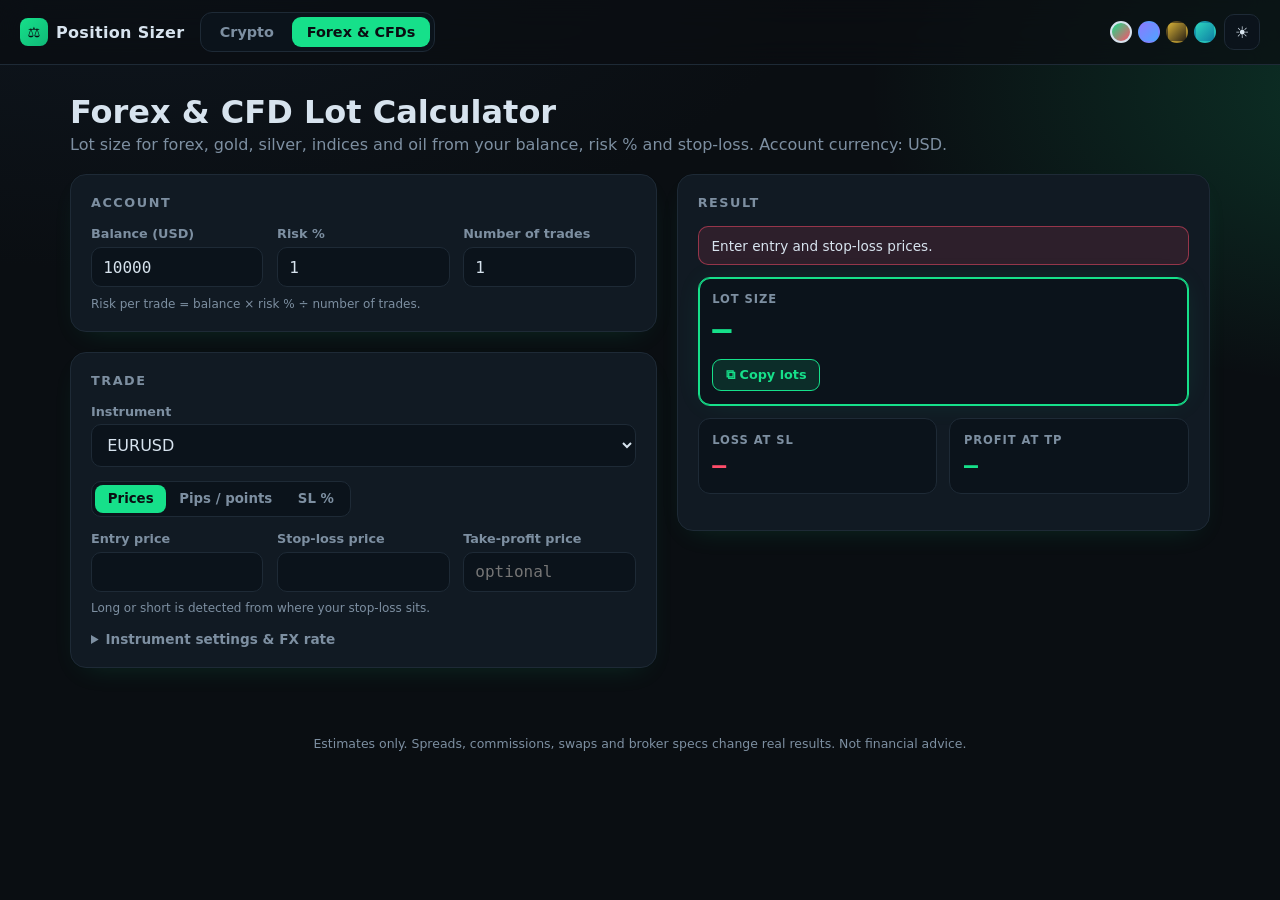
==== forex.html @ 28de57a4 "Remove leverage/margin from forex; replace Copy results with copy qty, $ position and lots Co-Author" ====
<!DOCTYPE html>
<html lang="en">
<head>
<meta charset="UTF-8">
<meta name="viewport" content="width=device-width, initial-scale=1">
<title>Forex, Gold, Indices &amp; Oil Lot Size Calculator</title>
<meta name="description" content="Lot size calculator for forex, gold, silver, indices and oil with risk % and stop-loss.">
<meta name="theme-color" content="#0a0e12">
<link rel="manifest" href="manifest.json">
<link rel="icon" href="icons/icon.svg" type="image/svg+xml">
<link rel="stylesheet" href="css/styles.css?v=9">
<script src="js/common.js?v=9"></script>
</head>
<body>
<nav class="nav">
  <div class="brand"><span class="logo">⚖</span> Position Sizer</div>
  <div class="tabs"><a href="index.html">Crypto</a><a href="forex.html" class="active">Forex &amp; CFDs</a></div>
  <div class="theme-ctl">
    <div class="swatches">
      <button class="swatch" data-t="terminal" title="Terminal"></button>
      <button class="swatch" data-t="glass" title="Glass"></button>
      <button class="swatch" data-t="gold" title="Gold"></button>
      <button class="swatch" data-t="ocean" title="Ocean"></button>
    </div>
    <button class="icon-btn" id="modeBtn" aria-label="Toggle dark/light mode"></button>
  </div>
</nav>

<main>
  <div class="page-head">
    <h1>Forex &amp; CFD Lot Calculator</h1>
    <p>Lot size for forex, gold, silver, indices and oil from your balance, risk % and stop-loss. Account currency: USD.</p>
  </div>
  <div class="grid">
    <section>
      <div class="card">
        <h2>Account</h2>
        <div class="fields">
          <label>Balance (USD)<input id="capital" type="number" min="0" step="any" value="10000" data-save></label>
          <label>Risk %<input id="risk" type="number" min="0" step="any" value="1" data-save></label>
          <label>Number of trades<input id="trades" type="number" min="1" step="1" value="1" data-save></label>
        </div>
        <p class="hint">Risk per trade = balance × risk % ÷ number of trades.</p>
      </div>
      <div class="card">
        <h2>Trade</h2>
        <label style="margin-bottom:.9rem">Instrument<select id="sym" data-save></select></label>
        <div class="seg" id="modeSeg"><button data-m="price" class="on">Prices</button><button data-m="pips">Pips / points</button><button data-m="pct">SL %</button></div>
        <div class="seg" id="dirSeg" hidden><button data-d="long" class="on">Buy / Long</button><button data-d="short">Sell / Short</button></div>
        <div class="fields">
          <label>Entry price<input id="entry" type="number" min="0" step="any" data-save></label>
          <label class="pm-price">Stop-loss price<input id="sl" type="number" min="0" step="any" data-save></label>
          <label class="pm-pct" hidden>Stop-loss % from entry<input id="slPct" type="number" min="0" step="any" placeholder="e.g. 0.5" data-save></label>
          <label class="pm-tp">Take-profit price<input id="tp" type="number" min="0" step="any" placeholder="optional" data-save></label>
          <label class="pm-pips" hidden><span>Stop-loss (<span class="unit">pips</span>)</span><input id="slPips" type="number" min="0" step="any" data-save></label>
          <label class="pm-pips" hidden><span>Take-profit (<span class="unit">pips</span>)</span><input id="tpPips" type="number" min="0" step="any" placeholder="optional" data-save></label>
        </div>
        <p class="hint" id="modeHint"></p>
        <details style="margin-top:1rem">
          <summary>Instrument settings &amp; FX rate</summary>
          <div class="fields">
            <label>Contract size / lot<input id="cs" type="number" min="0" step="any"></label>
            <label><span>Pip / point size</span><input id="pip" type="number" min="0" step="any"></label>
            <label>Lot step<input id="step" type="number" min="0" step="any"></label>
            <label><span>1 <span id="qccy">USD</span> in USD</span><input id="rate" type="number" min="0" step="any" placeholder="auto"></label>
          </div>
          <p class="hint" id="rateInfo"></p>
          <button class="btn" id="resetSpec" style="margin-top:.6rem">Reset this symbol to defaults</button>
          <button class="btn" id="refreshRates" style="margin-top:.6rem">Refresh live rates</button>
          <p class="hint">Contract sizes vary by broker (e.g. some use 100 barrels for oil or 10 per index lot). Check yours and edit here; changes are saved per symbol.</p>
        </details>
      </div>
    </section>

    <section>
      <div class="card">
        <h2>Result <span id="dir"></span></h2>
        <div id="alerts"></div>
        <div class="hero">
          <div class="stat main"><div class="k">Lot size</div><div class="v" id="lots">—</div><div class="s" id="lotsSub"></div>
            <div class="copy-row"><button class="copy-chip" id="copyLots" type="button">⧉ Copy lots</button></div></div>
          <div class="stat"><div class="k">Loss at SL</div><div class="v down" id="loss">—</div><div class="s" id="lossSub"></div></div>
          <div class="stat"><div class="k">Profit at TP</div><div class="v up" id="profit">—</div><div class="s" id="rr"></div></div>
        </div>
      </div>
    </section>
  </div>
</main>
<footer>Estimates only. Spreads, commissions, swaps and broker specs change real results. Not financial advice.</footer>
<script src="js/instruments.js?v=9"></script>
<script src="js/rates.js?v=9"></script>
<script src="js/forex.js?v=9"></script>
</body>
</html>
---- css/styles.css ----
/* ===== Theme tokens: [data-theme] x [data-mode] ===== */
:root {
  --radius: 16px;
  --font: "Inter", system-ui, -apple-system, "Segoe UI", Roboto, sans-serif;
  --mono: "JetBrains Mono", ui-monospace, "Cascadia Code", Consolas, monospace;
}

/* Terminal */
[data-theme="terminal"][data-mode="dark"] {
  --bg: #0a0e12; --bg2: #0f1720; --card: #111a23; --card-border: #1e2a36;
  --text: #d7e3ee; --muted: #7d8fa1; --accent: #16e08a; --accent2: #0fb877;
  --up: #16e08a; --down: #ff4d6a; --input: #0b131b; --glow: rgba(22, 224, 138, .18);
}
[data-theme="terminal"][data-mode="light"] {
  --bg: #f3f6f8; --bg2: #e7edf1; --card: #ffffff; --card-border: #d9e2e9;
  --text: #0f1b24; --muted: #5a6b7a; --accent: #0a9e5f; --accent2: #08824e;
  --up: #0a9e5f; --down: #d6264a; --input: #f7fafb; --glow: rgba(10, 158, 95, .12);
}
/* Glass */
[data-theme="glass"][data-mode="dark"] {
  --bg: #0d0b1f; --bg2: #1c1040; --card: rgba(255,255,255,.06); --card-border: rgba(255,255,255,.12);
  --text: #ece9ff; --muted: #a39dc9; --accent: #8b7bff; --accent2: #4fa3ff;
  --up: #4ee6b0; --down: #ff6b8b; --input: rgba(255,255,255,.05); --glow: rgba(139, 123, 255, .25);
}
[data-theme="glass"][data-mode="light"] {
  --bg: #eef0ff; --bg2: #dfe6ff; --card: rgba(255,255,255,.65); --card-border: rgba(110,100,220,.18);
  --text: #1d1846; --muted: #625c95; --accent: #6a56f0; --accent2: #2f7fe0;
  --up: #0f9e74; --down: #d63a5e; --input: rgba(255,255,255,.8); --glow: rgba(106, 86, 240, .15);
}
/* Gold */
[data-theme="gold"][data-mode="dark"] {
  --bg: #0b0a08; --bg2: #17140e; --card: #15130f; --card-border: #2e281b;
  --text: #f1e9d6; --muted: #a8997a; --accent: #d4af37; --accent2: #b8932a;
  --up: #7fd18b; --down: #e5695a; --input: #0f0d0a; --glow: rgba(212, 175, 55, .18);
}
[data-theme="gold"][data-mode="light"] {
  --bg: #faf6ec; --bg2: #f1e9d4; --card: #fffdf7; --card-border: #e6dcc3;
  --text: #2a2215; --muted: #7a6c50; --accent: #a8841f; --accent2: #8a6c17;
  --up: #2f8a43; --down: #b6402f; --input: #fffaf0; --glow: rgba(168, 132, 31, .14);
}
/* Ocean */
[data-theme="ocean"][data-mode="dark"] {
  --bg: #061418; --bg2: #0a2128; --card: #0c1f26; --card-border: #163540;
  --text: #d9f1f4; --muted: #7fa7b0; --accent: #2dd4bf; --accent2: #22a6c9;
  --up: #2dd4bf; --down: #f8717d; --input: #08181d; --glow: rgba(45, 212, 191, .18);
}
[data-theme="ocean"][data-mode="light"] {
  --bg: #effafb; --bg2: #dcf2f5; --card: #ffffff; --card-border: #cbe6ea;
  --text: #0b2a30; --muted: #4f7880; --accent: #0d9488; --accent2: #0e7fa3;
  --up: #0d9488; --down: #d43f4d; --input: #f6fcfd; --glow: rgba(13, 148, 136, .12);
}

/* ===== Base ===== */
* { box-sizing: border-box; }
html, body { margin: 0; }
body {
  font-family: var(--font); color: var(--text); min-height: 100vh;
  background: radial-gradient(1200px 600px at 10% -10%, var(--bg2), transparent 60%),
              radial-gradient(900px 500px at 110% 10%, var(--glow), transparent 60%), var(--bg);
  background-attachment: fixed;
  transition: background .3s, color .3s;
}
a { color: var(--accent); }

/* ===== Nav ===== */
.nav {
  position: sticky; top: 0; z-index: 10; display: flex; align-items: center; gap: 1rem;
  padding: .75rem 1.25rem; backdrop-filter: blur(14px); -webkit-backdrop-filter: blur(14px);
  background: color-mix(in srgb, var(--bg) 70%, transparent); border-bottom: 1px solid var(--card-border);
  flex-wrap: wrap;
}
.brand { font-weight: 800; letter-spacing: .02em; display: flex; align-items: center; gap: .5rem; }
.brand .logo { width: 28px; height: 28px; border-radius: 8px; display: grid; place-items: center;
  background: linear-gradient(135deg, var(--accent), var(--accent2)); color: var(--bg); font-size: .9rem; }
.tabs { display: flex; gap: .25rem; background: var(--input); padding: 4px; border-radius: 12px; border: 1px solid var(--card-border); }
.tabs a { text-decoration: none; color: var(--muted); padding: .45rem .9rem; border-radius: 9px; font-weight: 600; font-size: .9rem; }
.tabs a.active { background: var(--accent); color: var(--bg); }
.theme-ctl { margin-left: auto; display: flex; gap: .5rem; align-items: center; }
.swatches { display: flex; gap: 6px; }
.swatch { width: 22px; height: 22px; border-radius: 50%; border: 2px solid transparent; cursor: pointer; padding: 0; }
.swatch.on { border-color: var(--text); }
.swatch[data-t="terminal"] { background: linear-gradient(135deg, #16e08a, #ff4d6a); }
.swatch[data-t="glass"] { background: linear-gradient(135deg, #8b7bff, #4fa3ff); }
.swatch[data-t="gold"] { background: linear-gradient(135deg, #d4af37, #2a2215); }
.swatch[data-t="ocean"] { background: linear-gradient(135deg, #2dd4bf, #0e7fa3); }
.icon-btn { background: var(--input); border: 1px solid var(--card-border); color: var(--text);
  border-radius: 10px; width: 36px; height: 36px; cursor: pointer; font-size: 1rem; }

/* ===== Layout ===== */
main { max-width: 1180px; margin: 0 auto; padding: 1.5rem 1.25rem 3rem; }
.page-head h1 { margin: .25rem 0 .25rem; font-size: clamp(1.4rem, 3vw, 2rem); }
.page-head p { margin: 0 0 1.25rem; color: var(--muted); }
.grid { display: grid; grid-template-columns: 1.1fr 1fr; gap: 1.25rem; align-items: start; }
@media (max-width: 880px) { .grid { grid-template-columns: 1fr; } .theme-ctl { margin-left: 0; } }

.card {
  background: var(--card); border: 1px solid var(--card-border); border-radius: var(--radius);
  padding: 1.25rem; margin-bottom: 1.25rem; backdrop-filter: blur(18px); -webkit-backdrop-filter: blur(18px);
  box-shadow: 0 10px 30px -15px var(--glow);
}
.card h2 { font-size: .8rem; text-transform: uppercase; letter-spacing: .12em; color: var(--muted); margin: 0 0 1rem; }
.fields { display: grid; grid-template-columns: repeat(auto-fit, minmax(150px, 1fr)); gap: .85rem; }
label { display: flex; flex-direction: column; gap: .35rem; font-size: .8rem; color: var(--muted); font-weight: 600; }
input, select {
  font: 500 1rem var(--mono); color: var(--text); background: var(--input);
  border: 1px solid var(--card-border); border-radius: 10px; padding: .6rem .7rem; width: 100%;
  transition: border-color .2s, box-shadow .2s;
}
input:focus, select:focus { outline: none; border-color: var(--accent); box-shadow: 0 0 0 3px var(--glow); }
select { font-family: var(--font); }
.hint { font-size: .75rem; color: var(--muted); margin: .6rem 0 0; }

.seg { display: inline-flex; background: var(--input); border: 1px solid var(--card-border); border-radius: 10px; padding: 3px; margin-bottom: .9rem; }
.seg button { background: none; border: 0; color: var(--muted); padding: .4rem .8rem; border-radius: 8px; font-weight: 600; cursor: pointer; font-family: var(--font); }
.seg button.on { background: var(--accent); color: var(--bg); }

/* ===== Results ===== */
.hero { display: grid; grid-template-columns: 1fr 1fr; gap: .75rem; margin-bottom: 1rem; }
.stat { background: var(--input); border: 1px solid var(--card-border); border-radius: 12px; padding: .85rem; }
.stat .k { font-size: .72rem; color: var(--muted); text-transform: uppercase; letter-spacing: .08em; font-weight: 700; }
.stat .v { font: 700 1.45rem var(--mono); margin-top: .25rem; word-break: break-all; }
.stat .s { font-size: .75rem; color: var(--muted); margin-top: .15rem; font-family: var(--mono); }
.stat.main { grid-column: 1 / -1; border-color: var(--accent); box-shadow: inset 0 0 0 1px var(--accent), 0 0 30px -10px var(--glow); }
.stat.main .v { font-size: 2rem; color: var(--accent); }
.rows { margin: 0; display: grid; grid-template-columns: 1fr auto; gap: .5rem 1rem; }
.rows dt { color: var(--muted); font-size: .88rem; }
.rows dd { margin: 0; text-align: right; font: 600 .95rem var(--mono); }
.up { color: var(--up) !important; } .down { color: var(--down) !important; }
.badge { display: inline-block; font: 700 .72rem var(--font); padding: .2rem .55rem; border-radius: 999px; letter-spacing: .06em; }
.badge.long { background: color-mix(in srgb, var(--up) 18%, transparent); color: var(--up); }
.badge.short { background: color-mix(in srgb, var(--down) 18%, transparent); color: var(--down); }

.alert { border-radius: 10px; padding: .65rem .8rem; font-size: .85rem; margin-bottom: .75rem; border: 1px solid; }
.alert.warn { border-color: color-mix(in srgb, #f5a524 50%, transparent); background: color-mix(in srgb, #f5a524 12%, transparent); }
.alert.err { border-color: color-mix(in srgb, var(--down) 50%, transparent); background: color-mix(in srgb, var(--down) 12%, transparent); }

/* Risk ladder */
.ladder { position: relative; height: 54px; margin: 1.2rem 0 .4rem; }
.ladder .bar { position: absolute; top: 20px; height: 14px; border-radius: 7px; }
.ladder .bar.loss { background: linear-gradient(90deg, var(--down), color-mix(in srgb, var(--down) 40%, transparent)); }
.ladder .bar.win { background: linear-gradient(90deg, color-mix(in srgb, var(--up) 40%, transparent), var(--up)); }
.ladder .tick { position: absolute; top: 0; transform: translateX(-50%); font: 600 .7rem var(--mono); color: var(--muted); white-space: nowrap; text-align: center; }
.ladder .tick::after { content: ""; display: block; width: 2px; height: 26px; margin: 2px auto 0; background: var(--text); border-radius: 1px; }

.btn { font: 700 .9rem var(--font); border-radius: 10px; padding: .7rem 1rem; cursor: pointer; border: 1px solid var(--card-border); background: var(--input); color: var(--text); }
.btn.primary { background: linear-gradient(135deg, var(--accent), var(--accent2)); color: var(--bg); border: 0; width: 100%; margin-top: 1rem; }
.btn:active { transform: translateY(1px); }
details summary { cursor: pointer; color: var(--muted); font-weight: 600; font-size: .85rem; }
details[open] summary { margin-bottom: .8rem; }
footer { text-align: center; color: var(--muted); font-size: .78rem; padding: 0 1rem 2rem; }
.toast { position: fixed; bottom: 1.5rem; left: 50%; transform: translateX(-50%) translateY(20px); opacity: 0;
  background: var(--accent); color: var(--bg); padding: .6rem 1rem; border-radius: 10px; font-weight: 700; transition: .25s; pointer-events: none; }
.toast.show { opacity: 1; transform: translateX(-50%); }

[hidden] { display: none !important; }

/* ===== Mobile ===== */
.mbar { display: none; }
@media (max-width: 640px) {
  .nav { position: static; padding: .6rem .9rem; gap: .6rem; }
  .theme-ctl { margin-left: auto; }
  .tabs { order: 3; width: 100%; }
  .tabs a { flex: 1; text-align: center; }
  main { padding: 1rem .9rem 6rem; }
  .card { padding: 1rem; }
  .fields { grid-template-columns: 1fr 1fr; gap: .7rem; }
  .page-head p { font-size: .9rem; }
  .stat .v { font-size: 1.15rem; }
  .stat.main .v { font-size: 1.7rem; }
  .rows dt { font-size: .82rem; }
  .rows dd { font-size: .88rem; }
  .mbar {
    display: flex; position: fixed; left: .75rem; right: .75rem; bottom: .75rem; z-index: 20;
    align-items: center; justify-content: space-between; gap: .75rem; padding: .7rem 1rem;
    border-radius: 14px; border: 1px solid var(--accent); background: color-mix(in srgb, var(--card) 85%, var(--bg));
    backdrop-filter: blur(14px); -webkit-backdrop-filter: blur(14px); box-shadow: 0 10px 30px -10px var(--glow);
    color: var(--text); font-family: var(--font); cursor: pointer; text-align: left;
  }
  .mbar .k { font-size: .68rem; color: var(--muted); text-transform: uppercase; letter-spacing: .08em; font-weight: 700; }
  .mbar .v { font: 700 1.15rem var(--mono); color: var(--accent); }
  .mbar .v2 { font: 600 .85rem var(--mono); text-align: right; }
  .mbar.hide { opacity: 0; pointer-events: none; }
}

/* Leverage table */
.levtable { width: 100%; border-collapse: collapse; font-family: var(--mono); }
.levtable th { text-align: left; font: 700 .7rem var(--font); color: var(--muted); text-transform: uppercase; letter-spacing: .08em; padding: 0 .6rem .4rem; }
.levtable td { padding: .55rem .6rem; border-top: 1px solid var(--card-border); font-weight: 600; }
.levtable td:nth-child(2) { text-align: right; }
.levtable th:nth-child(2) { text-align: right; }
.levtable td:last-child { text-align: right; font: 600 .72rem var(--font); color: var(--muted); }
.levtable tr.min td { color: var(--accent); background: color-mix(in srgb, var(--accent) 8%, transparent); }
.levtable tr.min td:first-child { border-radius: 8px 0 0 8px; } .levtable tr.min td:last-child { border-radius: 0 8px 8px 0; color: var(--accent); }
.levtable tr.liq td { color: var(--down); }

/* Copy chips inside the main result */
.copy-row { display: flex; gap: .5rem; flex-wrap: wrap; margin-top: .7rem; }
.copy-chip { font: 700 .8rem var(--font); padding: .45rem .8rem; border-radius: 9px; cursor: pointer;
  border: 1px solid var(--accent); background: color-mix(in srgb, var(--accent) 12%, transparent); color: var(--accent); }
.copy-chip:hover { background: var(--accent); color: var(--bg); }
.copy-chip:active { transform: translateY(1px); }
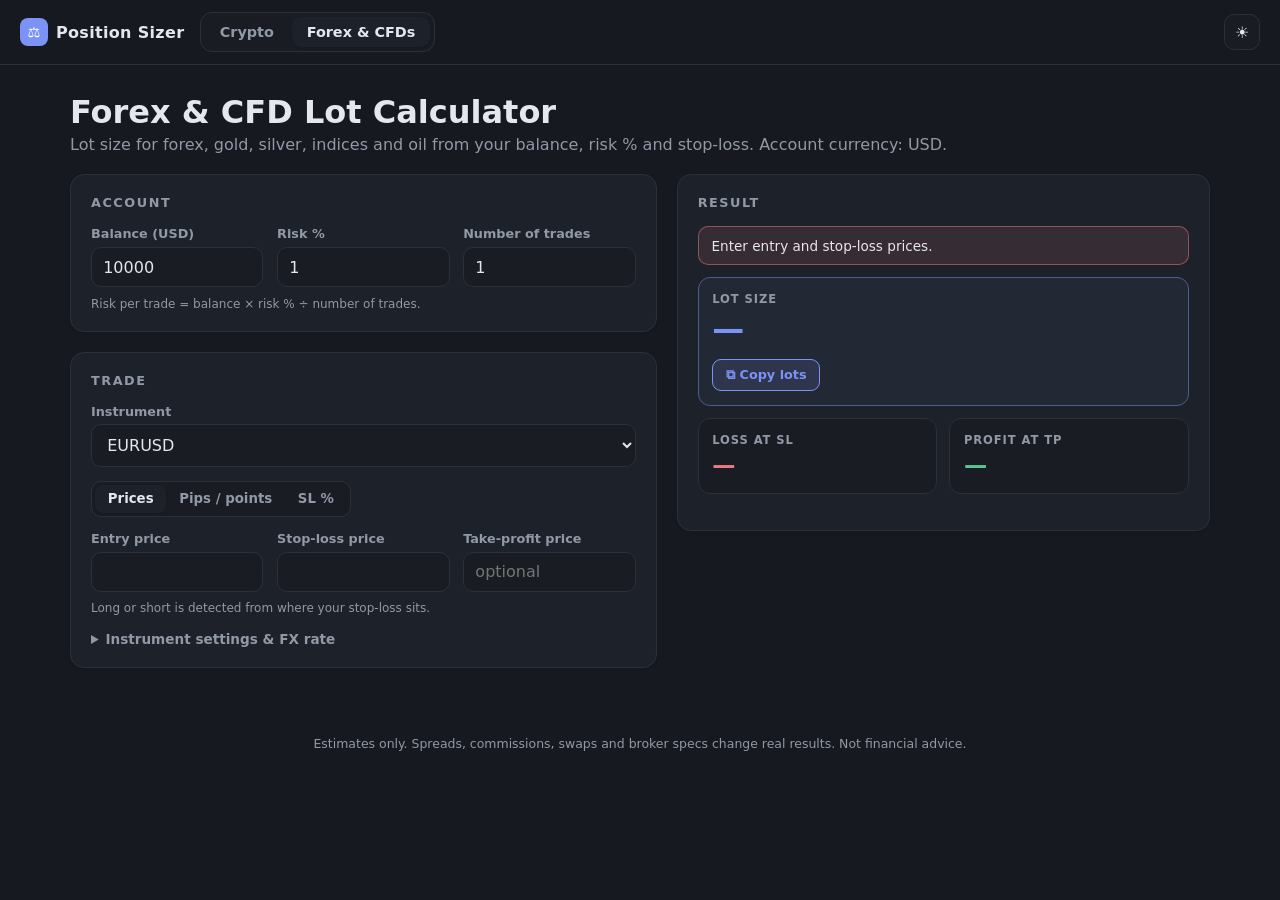
==== commit 6ced4ce9: "Redesign: one calm theme with light/dark toggle Replace the 4 neon themes with a soft slate palette " ====
--- a/forex.html
+++ b/forex.html
@@ -5,23 +5,17 @@
 <meta name="viewport" content="width=device-width, initial-scale=1">
 <title>Forex, Gold, Indices &amp; Oil Lot Size Calculator</title>
 <meta name="description" content="Lot size calculator for forex, gold, silver, indices and oil with risk % and stop-loss.">
-<meta name="theme-color" content="#0a0e12">
+<meta name="theme-color" content="#16191f">
 <link rel="manifest" href="manifest.json">
 <link rel="icon" href="icons/icon.svg" type="image/svg+xml">
-<link rel="stylesheet" href="css/styles.css?v=9">
-<script src="js/common.js?v=9"></script>
+<link rel="stylesheet" href="css/styles.css?v=10">
+<script src="js/common.js?v=10"></script>
 </head>
 <body>
 <nav class="nav">
   <div class="brand"><span class="logo">⚖</span> Position Sizer</div>
   <div class="tabs"><a href="index.html">Crypto</a><a href="forex.html" class="active">Forex &amp; CFDs</a></div>
   <div class="theme-ctl">
-    <div class="swatches">
-      <button class="swatch" data-t="terminal" title="Terminal"></button>
-      <button class="swatch" data-t="glass" title="Glass"></button>
-      <button class="swatch" data-t="gold" title="Gold"></button>
-      <button class="swatch" data-t="ocean" title="Ocean"></button>
-    </div>
     <button class="icon-btn" id="modeBtn" aria-label="Toggle dark/light mode"></button>
   </div>
 </nav>
@@ -87,8 +81,8 @@
   </div>
 </main>
 <footer>Estimates only. Spreads, commissions, swaps and broker specs change real results. Not financial advice.</footer>
-<script src="js/instruments.js?v=9"></script>
-<script src="js/rates.js?v=9"></script>
-<script src="js/forex.js?v=9"></script>
+<script src="js/instruments.js?v=10"></script>
+<script src="js/rates.js?v=10"></script>
+<script src="js/forex.js?v=10"></script>
 </body>
 </html>
--- a/css/styles.css
+++ b/css/styles.css
@@ -1,53 +1,16 @@
-/* ===== Theme tokens: [data-theme] x [data-mode] ===== */
+/* ===== Theme tokens: one calm palette, light + dark ===== */
 :root {
-  --radius: 16px;
+  --radius: 14px;
   --font: "Inter", system-ui, -apple-system, "Segoe UI", Roboto, sans-serif;
-  --mono: "JetBrains Mono", ui-monospace, "Cascadia Code", Consolas, monospace;
+  --mono: var(--font);
+  --bg: #f5f6f8; --bg2: #f5f6f8; --card: #ffffff; --card-border: #e3e6eb;
+  --text: #24292f; --muted: #6b7280; --accent: #4c6ef5; --accent2: #4c6ef5;
+  --up: #2b9a66; --down: #d0505c; --input: #f8f9fb; --glow: rgba(76, 110, 245, .14);
 }
-
-/* Terminal */
-[data-theme="terminal"][data-mode="dark"] {
-  --bg: #0a0e12; --bg2: #0f1720; --card: #111a23; --card-border: #1e2a36;
-  --text: #d7e3ee; --muted: #7d8fa1; --accent: #16e08a; --accent2: #0fb877;
-  --up: #16e08a; --down: #ff4d6a; --input: #0b131b; --glow: rgba(22, 224, 138, .18);
-}
-[data-theme="terminal"][data-mode="light"] {
-  --bg: #f3f6f8; --bg2: #e7edf1; --card: #ffffff; --card-border: #d9e2e9;
-  --text: #0f1b24; --muted: #5a6b7a; --accent: #0a9e5f; --accent2: #08824e;
-  --up: #0a9e5f; --down: #d6264a; --input: #f7fafb; --glow: rgba(10, 158, 95, .12);
-}
-/* Glass */
-[data-theme="glass"][data-mode="dark"] {
-  --bg: #0d0b1f; --bg2: #1c1040; --card: rgba(255,255,255,.06); --card-border: rgba(255,255,255,.12);
-  --text: #ece9ff; --muted: #a39dc9; --accent: #8b7bff; --accent2: #4fa3ff;
-  --up: #4ee6b0; --down: #ff6b8b; --input: rgba(255,255,255,.05); --glow: rgba(139, 123, 255, .25);
-}
-[data-theme="glass"][data-mode="light"] {
-  --bg: #eef0ff; --bg2: #dfe6ff; --card: rgba(255,255,255,.65); --card-border: rgba(110,100,220,.18);
-  --text: #1d1846; --muted: #625c95; --accent: #6a56f0; --accent2: #2f7fe0;
-  --up: #0f9e74; --down: #d63a5e; --input: rgba(255,255,255,.8); --glow: rgba(106, 86, 240, .15);
-}
-/* Gold */
-[data-theme="gold"][data-mode="dark"] {
-  --bg: #0b0a08; --bg2: #17140e; --card: #15130f; --card-border: #2e281b;
-  --text: #f1e9d6; --muted: #a8997a; --accent: #d4af37; --accent2: #b8932a;
-  --up: #7fd18b; --down: #e5695a; --input: #0f0d0a; --glow: rgba(212, 175, 55, .18);
-}
-[data-theme="gold"][data-mode="light"] {
-  --bg: #faf6ec; --bg2: #f1e9d4; --card: #fffdf7; --card-border: #e6dcc3;
-  --text: #2a2215; --muted: #7a6c50; --accent: #a8841f; --accent2: #8a6c17;
-  --up: #2f8a43; --down: #b6402f; --input: #fffaf0; --glow: rgba(168, 132, 31, .14);
-}
-/* Ocean */
-[data-theme="ocean"][data-mode="dark"] {
-  --bg: #061418; --bg2: #0a2128; --card: #0c1f26; --card-border: #163540;
-  --text: #d9f1f4; --muted: #7fa7b0; --accent: #2dd4bf; --accent2: #22a6c9;
-  --up: #2dd4bf; --down: #f8717d; --input: #08181d; --glow: rgba(45, 212, 191, .18);
-}
-[data-theme="ocean"][data-mode="light"] {
-  --bg: #effafb; --bg2: #dcf2f5; --card: #ffffff; --card-border: #cbe6ea;
-  --text: #0b2a30; --muted: #4f7880; --accent: #0d9488; --accent2: #0e7fa3;
-  --up: #0d9488; --down: #d43f4d; --input: #f6fcfd; --glow: rgba(13, 148, 136, .12);
+[data-mode="dark"] {
+  --bg: #16191f; --bg2: #16191f; --card: #1d2129; --card-border: #2b303a;
+  --text: #e4e7ec; --muted: #9199a6; --accent: #7b93f6; --accent2: #7b93f6;
+  --up: #5cc493; --down: #ec7a82; --input: #191c23; --glow: rgba(123, 147, 246, .18);
 }
 
 /* ===== Base ===== */
@@ -55,9 +18,7 @@
 html, body { margin: 0; }
 body {
   font-family: var(--font); color: var(--text); min-height: 100vh;
-  background: radial-gradient(1200px 600px at 10% -10%, var(--bg2), transparent 60%),
-              radial-gradient(900px 500px at 110% 10%, var(--glow), transparent 60%), var(--bg);
-  background-attachment: fixed;
+  background: var(--bg); font-variant-numeric: tabular-nums;
   transition: background .3s, color .3s;
 }
 a { color: var(--accent); }
@@ -65,24 +26,16 @@
 /* ===== Nav ===== */
 .nav {
   position: sticky; top: 0; z-index: 10; display: flex; align-items: center; gap: 1rem;
-  padding: .75rem 1.25rem; backdrop-filter: blur(14px); -webkit-backdrop-filter: blur(14px);
-  background: color-mix(in srgb, var(--bg) 70%, transparent); border-bottom: 1px solid var(--card-border);
+  padding: .75rem 1.25rem; background: var(--bg); border-bottom: 1px solid var(--card-border);
   flex-wrap: wrap;
 }
 .brand { font-weight: 800; letter-spacing: .02em; display: flex; align-items: center; gap: .5rem; }
 .brand .logo { width: 28px; height: 28px; border-radius: 8px; display: grid; place-items: center;
-  background: linear-gradient(135deg, var(--accent), var(--accent2)); color: var(--bg); font-size: .9rem; }
+  background: var(--accent); color: #fff; font-size: .9rem; }
 .tabs { display: flex; gap: .25rem; background: var(--input); padding: 4px; border-radius: 12px; border: 1px solid var(--card-border); }
 .tabs a { text-decoration: none; color: var(--muted); padding: .45rem .9rem; border-radius: 9px; font-weight: 600; font-size: .9rem; }
-.tabs a.active { background: var(--accent); color: var(--bg); }
+.tabs a.active { background: var(--card); color: var(--text); box-shadow: 0 1px 2px rgba(0,0,0,.12); }
 .theme-ctl { margin-left: auto; display: flex; gap: .5rem; align-items: center; }
-.swatches { display: flex; gap: 6px; }
-.swatch { width: 22px; height: 22px; border-radius: 50%; border: 2px solid transparent; cursor: pointer; padding: 0; }
-.swatch.on { border-color: var(--text); }
-.swatch[data-t="terminal"] { background: linear-gradient(135deg, #16e08a, #ff4d6a); }
-.swatch[data-t="glass"] { background: linear-gradient(135deg, #8b7bff, #4fa3ff); }
-.swatch[data-t="gold"] { background: linear-gradient(135deg, #d4af37, #2a2215); }
-.swatch[data-t="ocean"] { background: linear-gradient(135deg, #2dd4bf, #0e7fa3); }
 .icon-btn { background: var(--input); border: 1px solid var(--card-border); color: var(--text);
   border-radius: 10px; width: 36px; height: 36px; cursor: pointer; font-size: 1rem; }
 
@@ -95,8 +48,8 @@
 
 .card {
   background: var(--card); border: 1px solid var(--card-border); border-radius: var(--radius);
-  padding: 1.25rem; margin-bottom: 1.25rem; backdrop-filter: blur(18px); -webkit-backdrop-filter: blur(18px);
-  box-shadow: 0 10px 30px -15px var(--glow);
+  padding: 1.25rem; margin-bottom: 1.25rem;
+  box-shadow: 0 1px 3px rgba(0,0,0,.06);
 }
 .card h2 { font-size: .8rem; text-transform: uppercase; letter-spacing: .12em; color: var(--muted); margin: 0 0 1rem; }
 .fields { display: grid; grid-template-columns: repeat(auto-fit, minmax(150px, 1fr)); gap: .85rem; }
@@ -112,7 +65,7 @@
 
 .seg { display: inline-flex; background: var(--input); border: 1px solid var(--card-border); border-radius: 10px; padding: 3px; margin-bottom: .9rem; }
 .seg button { background: none; border: 0; color: var(--muted); padding: .4rem .8rem; border-radius: 8px; font-weight: 600; cursor: pointer; font-family: var(--font); }
-.seg button.on { background: var(--accent); color: var(--bg); }
+.seg button.on { background: var(--card); color: var(--text); box-shadow: 0 1px 2px rgba(0,0,0,.12); }
 
 /* ===== Results ===== */
 .hero { display: grid; grid-template-columns: 1fr 1fr; gap: .75rem; margin-bottom: 1rem; }
@@ -120,7 +73,7 @@
 .stat .k { font-size: .72rem; color: var(--muted); text-transform: uppercase; letter-spacing: .08em; font-weight: 700; }
 .stat .v { font: 700 1.45rem var(--mono); margin-top: .25rem; word-break: break-all; }
 .stat .s { font-size: .75rem; color: var(--muted); margin-top: .15rem; font-family: var(--mono); }
-.stat.main { grid-column: 1 / -1; border-color: var(--accent); box-shadow: inset 0 0 0 1px var(--accent), 0 0 30px -10px var(--glow); }
+.stat.main { grid-column: 1 / -1; border-color: color-mix(in srgb, var(--accent) 45%, var(--card-border)); background: color-mix(in srgb, var(--accent) 6%, var(--card)); }
 .stat.main .v { font-size: 2rem; color: var(--accent); }
 .rows { margin: 0; display: grid; grid-template-columns: 1fr auto; gap: .5rem 1rem; }
 .rows dt { color: var(--muted); font-size: .88rem; }
@@ -143,13 +96,13 @@
 .ladder .tick::after { content: ""; display: block; width: 2px; height: 26px; margin: 2px auto 0; background: var(--text); border-radius: 1px; }
 
 .btn { font: 700 .9rem var(--font); border-radius: 10px; padding: .7rem 1rem; cursor: pointer; border: 1px solid var(--card-border); background: var(--input); color: var(--text); }
-.btn.primary { background: linear-gradient(135deg, var(--accent), var(--accent2)); color: var(--bg); border: 0; width: 100%; margin-top: 1rem; }
+.btn.primary { background: var(--accent); color: #fff; border: 0; width: 100%; margin-top: 1rem; }
 .btn:active { transform: translateY(1px); }
 details summary { cursor: pointer; color: var(--muted); font-weight: 600; font-size: .85rem; }
 details[open] summary { margin-bottom: .8rem; }
 footer { text-align: center; color: var(--muted); font-size: .78rem; padding: 0 1rem 2rem; }
 .toast { position: fixed; bottom: 1.5rem; left: 50%; transform: translateX(-50%) translateY(20px); opacity: 0;
-  background: var(--accent); color: var(--bg); padding: .6rem 1rem; border-radius: 10px; font-weight: 700; transition: .25s; pointer-events: none; }
+  background: var(--text); color: var(--bg); padding: .6rem 1rem; border-radius: 10px; font-weight: 700; transition: .25s; pointer-events: none; }
 .toast.show { opacity: 1; transform: translateX(-50%); }
 
 [hidden] { display: none !important; }
@@ -173,7 +126,7 @@
     display: flex; position: fixed; left: .75rem; right: .75rem; bottom: .75rem; z-index: 20;
     align-items: center; justify-content: space-between; gap: .75rem; padding: .7rem 1rem;
     border-radius: 14px; border: 1px solid var(--accent); background: color-mix(in srgb, var(--card) 85%, var(--bg));
-    backdrop-filter: blur(14px); -webkit-backdrop-filter: blur(14px); box-shadow: 0 10px 30px -10px var(--glow);
+    backdrop-filter: blur(14px); -webkit-backdrop-filter: blur(14px); box-shadow: 0 4px 16px rgba(0,0,0,.15);
     color: var(--text); font-family: var(--font); cursor: pointer; text-align: left;
   }
   .mbar .k { font-size: .68rem; color: var(--muted); text-transform: uppercase; letter-spacing: .08em; font-weight: 700; }
@@ -197,5 +150,5 @@
 .copy-row { display: flex; gap: .5rem; flex-wrap: wrap; margin-top: .7rem; }
 .copy-chip { font: 700 .8rem var(--font); padding: .45rem .8rem; border-radius: 9px; cursor: pointer;
   border: 1px solid var(--accent); background: color-mix(in srgb, var(--accent) 12%, transparent); color: var(--accent); }
-.copy-chip:hover { background: var(--accent); color: var(--bg); }
+.copy-chip:hover { background: var(--accent); color: #fff; }
 .copy-chip:active { transform: translateY(1px); }
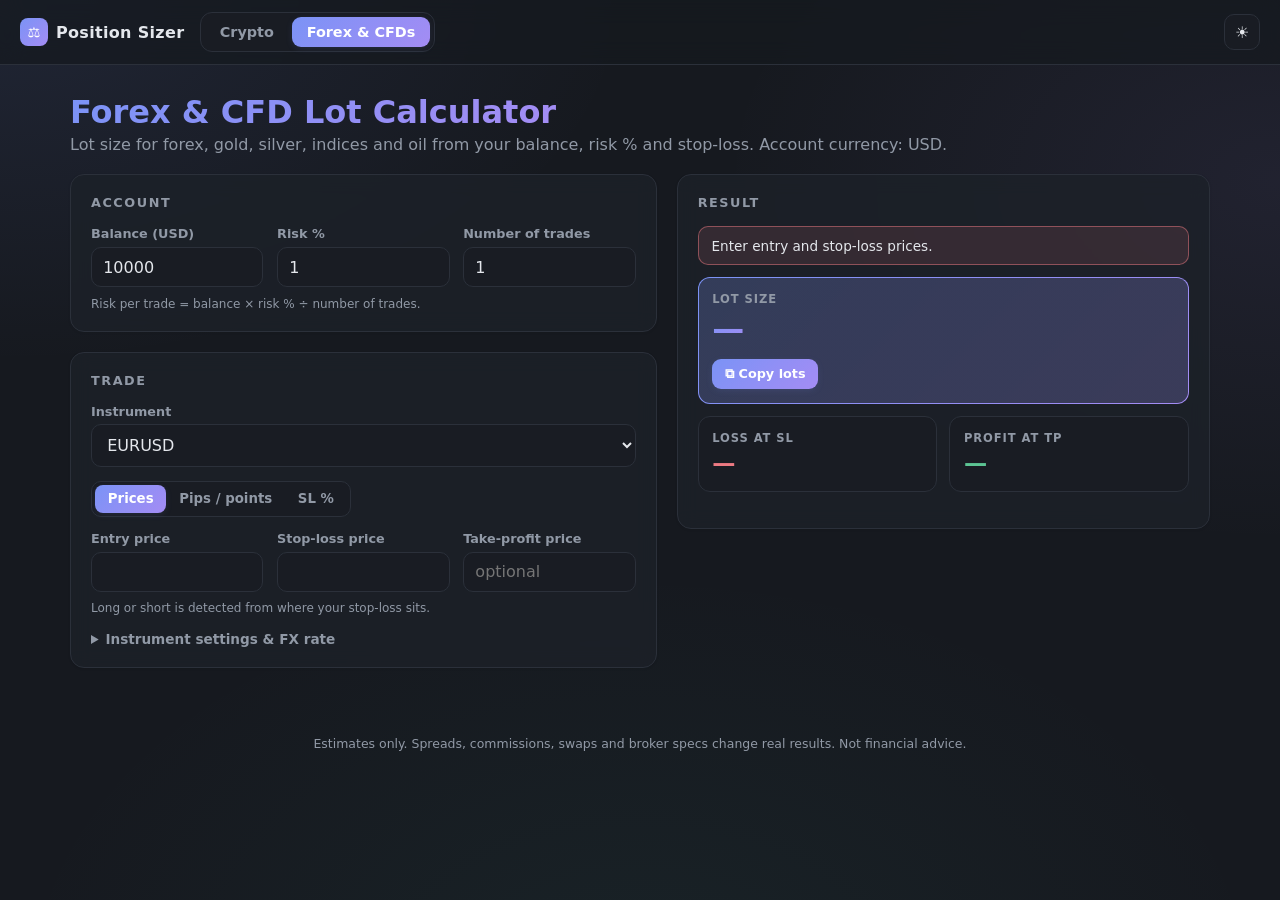
==== commit 7c3618a1: "Add soft indigo-violet gradients: page wash, frosted cards, gradient accents Co-Authored-By: Claude " ====
--- a/forex.html
+++ b/forex.html
@@ -8,8 +8,8 @@
 <meta name="theme-color" content="#16191f">
 <link rel="manifest" href="manifest.json">
 <link rel="icon" href="icons/icon.svg" type="image/svg+xml">
-<link rel="stylesheet" href="css/styles.css?v=10">
-<script src="js/common.js?v=10"></script>
+<link rel="stylesheet" href="css/styles.css?v=11">
+<script src="js/common.js?v=11"></script>
 </head>
 <body>
 <nav class="nav">
@@ -81,8 +81,8 @@
   </div>
 </main>
 <footer>Estimates only. Spreads, commissions, swaps and broker specs change real results. Not financial advice.</footer>
-<script src="js/instruments.js?v=10"></script>
-<script src="js/rates.js?v=10"></script>
-<script src="js/forex.js?v=10"></script>
+<script src="js/instruments.js?v=11"></script>
+<script src="js/rates.js?v=11"></script>
+<script src="js/forex.js?v=11"></script>
 </body>
 </html>
--- a/css/styles.css
+++ b/css/styles.css
@@ -152,3 +152,38 @@
   border: 1px solid var(--accent); background: color-mix(in srgb, var(--accent) 12%, transparent); color: var(--accent); }
 .copy-chip:hover { background: var(--accent); color: #fff; }
 .copy-chip:active { transform: translateY(1px); }
+
+/* ===== Soft gradient layer (kept low-saturation so it stays easy on the eyes) ===== */
+:root {
+  --grad: linear-gradient(135deg, #5b7cfa 0%, #8a6cf0 100%);
+  --wash-1: rgba(91, 124, 250, .10); --wash-2: rgba(56, 189, 168, .08); --wash-3: rgba(138, 108, 240, .08);
+  --card: rgba(255, 255, 255, .82); --nav-bg: rgba(245, 246, 248, .72);
+}
+[data-mode="dark"] {
+  --grad: linear-gradient(135deg, #7b93f6 0%, #a48cf4 100%);
+  --wash-1: rgba(123, 147, 246, .10); --wash-2: rgba(72, 190, 170, .06); --wash-3: rgba(164, 140, 244, .08);
+  --card: rgba(29, 33, 41, .82); --nav-bg: rgba(22, 25, 31, .72);
+}
+body {
+  background:
+    radial-gradient(900px 520px at 0% 0%, var(--wash-1), transparent 70%),
+    radial-gradient(800px 520px at 100% 20%, var(--wash-3), transparent 70%),
+    radial-gradient(900px 600px at 50% 110%, var(--wash-2), transparent 70%),
+    var(--bg);
+  background-attachment: fixed;
+}
+.nav { background: var(--nav-bg); backdrop-filter: blur(12px); -webkit-backdrop-filter: blur(12px); }
+.card { backdrop-filter: blur(10px); -webkit-backdrop-filter: blur(10px); }
+.brand .logo { background: var(--grad); }
+.page-head h1 { background: var(--grad); -webkit-background-clip: text; background-clip: text; color: transparent; width: fit-content; }
+.stat.main {
+  border: 1px solid transparent;
+  background: linear-gradient(color-mix(in srgb, var(--accent) 7%, var(--card)), color-mix(in srgb, var(--accent) 7%, var(--card))) padding-box,
+              var(--grad) border-box;
+}
+.stat.main .v { background: var(--grad); -webkit-background-clip: text; background-clip: text; color: transparent; width: fit-content; }
+.copy-chip { border: 0; background: var(--grad); color: #fff; box-shadow: 0 2px 8px -2px var(--glow); }
+.copy-chip:hover { background: var(--grad); filter: brightness(1.08); }
+.tabs a.active, .seg button.on { background: var(--grad); color: #fff; box-shadow: 0 2px 8px -2px var(--glow); }
+.levtable tr.min td { background: color-mix(in srgb, #8a6cf0 9%, transparent); }
+@media (max-width: 640px) { .mbar { border: 1px solid transparent; background: linear-gradient(var(--card), var(--card)) padding-box, var(--grad) border-box; } }
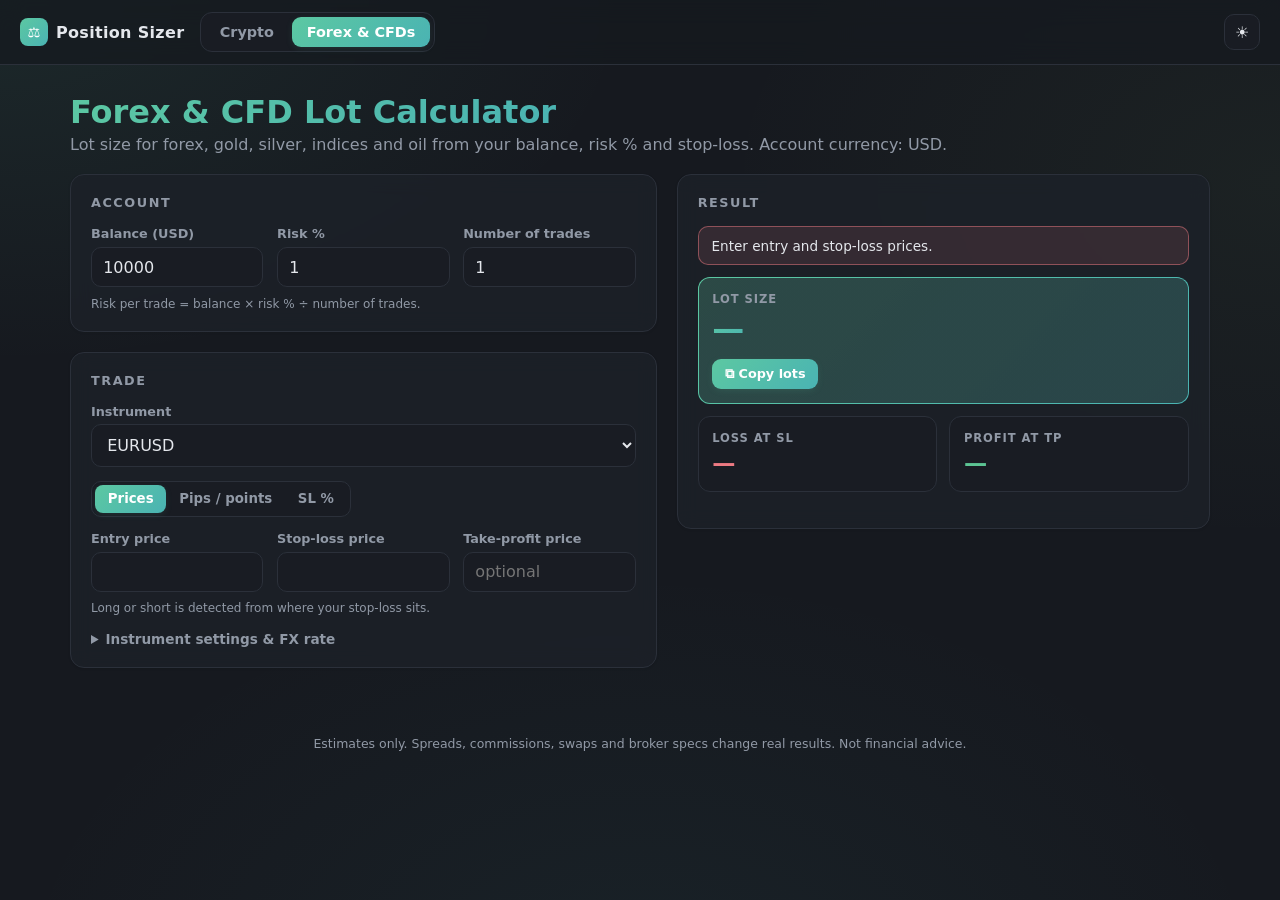
==== commit 2218fc77: "Switch theme to soft green: accent, gradients, background wash, app icon Co-Authored-By: Claude Opus" ====
--- a/forex.html
+++ b/forex.html
@@ -8,8 +8,8 @@
 <meta name="theme-color" content="#16191f">
 <link rel="manifest" href="manifest.json">
 <link rel="icon" href="icons/icon.svg" type="image/svg+xml">
-<link rel="stylesheet" href="css/styles.css?v=11">
-<script src="js/common.js?v=11"></script>
+<link rel="stylesheet" href="css/styles.css?v=12">
+<script src="js/common.js?v=12"></script>
 </head>
 <body>
 <nav class="nav">
@@ -81,8 +81,8 @@
   </div>
 </main>
 <footer>Estimates only. Spreads, commissions, swaps and broker specs change real results. Not financial advice.</footer>
-<script src="js/instruments.js?v=11"></script>
-<script src="js/rates.js?v=11"></script>
-<script src="js/forex.js?v=11"></script>
+<script src="js/instruments.js?v=12"></script>
+<script src="js/rates.js?v=12"></script>
+<script src="js/forex.js?v=12"></script>
 </body>
 </html>
--- a/css/styles.css
+++ b/css/styles.css
@@ -4,13 +4,13 @@
   --font: "Inter", system-ui, -apple-system, "Segoe UI", Roboto, sans-serif;
   --mono: var(--font);
   --bg: #f5f6f8; --bg2: #f5f6f8; --card: #ffffff; --card-border: #e3e6eb;
-  --text: #24292f; --muted: #6b7280; --accent: #4c6ef5; --accent2: #4c6ef5;
-  --up: #2b9a66; --down: #d0505c; --input: #f8f9fb; --glow: rgba(76, 110, 245, .14);
+  --text: #24292f; --muted: #6b7280; --accent: #1f9a74; --accent2: #1f9a74;
+  --up: #2b9a66; --down: #d0505c; --input: #f8f9fb; --glow: rgba(31, 154, 116, .16);
 }
 [data-mode="dark"] {
   --bg: #16191f; --bg2: #16191f; --card: #1d2129; --card-border: #2b303a;
-  --text: #e4e7ec; --muted: #9199a6; --accent: #7b93f6; --accent2: #7b93f6;
-  --up: #5cc493; --down: #ec7a82; --input: #191c23; --glow: rgba(123, 147, 246, .18);
+  --text: #e4e7ec; --muted: #9199a6; --accent: #5cc8a2; --accent2: #5cc8a2;
+  --up: #5cc493; --down: #ec7a82; --input: #191c23; --glow: rgba(92, 200, 162, .18);
 }
 
 /* ===== Base ===== */
@@ -155,13 +155,13 @@
 
 /* ===== Soft gradient layer (kept low-saturation so it stays easy on the eyes) ===== */
 :root {
-  --grad: linear-gradient(135deg, #5b7cfa 0%, #8a6cf0 100%);
-  --wash-1: rgba(91, 124, 250, .10); --wash-2: rgba(56, 189, 168, .08); --wash-3: rgba(138, 108, 240, .08);
+  --grad: linear-gradient(135deg, #2fae7f 0%, #1f9a9a 100%);
+  --wash-1: rgba(47, 174, 127, .10); --wash-2: rgba(31, 154, 154, .07); --wash-3: rgba(120, 190, 90, .06);
   --card: rgba(255, 255, 255, .82); --nav-bg: rgba(245, 246, 248, .72);
 }
 [data-mode="dark"] {
-  --grad: linear-gradient(135deg, #7b93f6 0%, #a48cf4 100%);
-  --wash-1: rgba(123, 147, 246, .10); --wash-2: rgba(72, 190, 170, .06); --wash-3: rgba(164, 140, 244, .08);
+  --grad: linear-gradient(135deg, #5cc8a2 0%, #4ab3b3 100%);
+  --wash-1: rgba(92, 200, 162, .09); --wash-2: rgba(74, 179, 179, .06); --wash-3: rgba(140, 200, 110, .05);
   --card: rgba(29, 33, 41, .82); --nav-bg: rgba(22, 25, 31, .72);
 }
 body {
@@ -185,5 +185,5 @@
 .copy-chip { border: 0; background: var(--grad); color: #fff; box-shadow: 0 2px 8px -2px var(--glow); }
 .copy-chip:hover { background: var(--grad); filter: brightness(1.08); }
 .tabs a.active, .seg button.on { background: var(--grad); color: #fff; box-shadow: 0 2px 8px -2px var(--glow); }
-.levtable tr.min td { background: color-mix(in srgb, #8a6cf0 9%, transparent); }
+.levtable tr.min td { background: color-mix(in srgb, var(--accent) 10%, transparent); }
 @media (max-width: 640px) { .mbar { border: 1px solid transparent; background: linear-gradient(var(--card), var(--card)) padding-box, var(--grad) border-box; } }
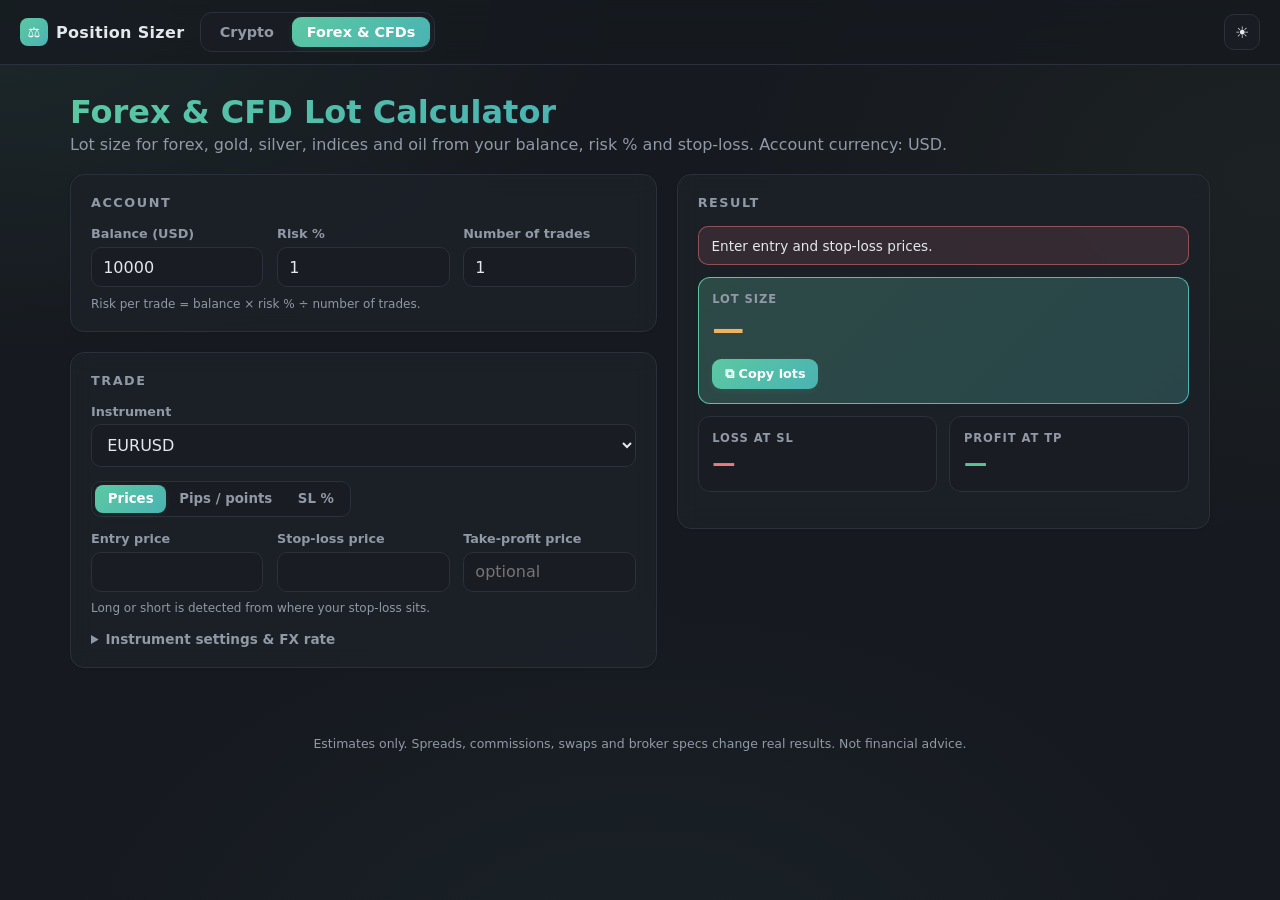
==== commit 1c84ab08: "Show qty / lot size in warm amber so it stands out from the green theme Co-Authored-By: Claude Opus " ====
--- a/forex.html
+++ b/forex.html
@@ -8,8 +8,8 @@
 <meta name="theme-color" content="#16191f">
 <link rel="manifest" href="manifest.json">
 <link rel="icon" href="icons/icon.svg" type="image/svg+xml">
-<link rel="stylesheet" href="css/styles.css?v=12">
-<script src="js/common.js?v=12"></script>
+<link rel="stylesheet" href="css/styles.css?v=13">
+<script src="js/common.js?v=13"></script>
 </head>
 <body>
 <nav class="nav">
@@ -81,8 +81,8 @@
   </div>
 </main>
 <footer>Estimates only. Spreads, commissions, swaps and broker specs change real results. Not financial advice.</footer>
-<script src="js/instruments.js?v=12"></script>
-<script src="js/rates.js?v=12"></script>
-<script src="js/forex.js?v=12"></script>
+<script src="js/instruments.js?v=13"></script>
+<script src="js/rates.js?v=13"></script>
+<script src="js/forex.js?v=13"></script>
 </body>
 </html>
--- a/css/styles.css
+++ b/css/styles.css
@@ -187,3 +187,8 @@
 .tabs a.active, .seg button.on { background: var(--grad); color: #fff; box-shadow: 0 2px 8px -2px var(--glow); }
 .levtable tr.min td { background: color-mix(in srgb, var(--accent) 10%, transparent); }
 @media (max-width: 640px) { .mbar { border: 1px solid transparent; background: linear-gradient(var(--card), var(--card)) padding-box, var(--grad) border-box; } }
+
+/* Main number (qty / lots): warm amber, complementary to the green theme. Not red, so it can't be read as a loss. */
+:root { --hero: #c86a12; }
+[data-mode="dark"] { --hero: #f2b25c; }
+.stat.main .v, .mbar .v { background: none; color: var(--hero); }
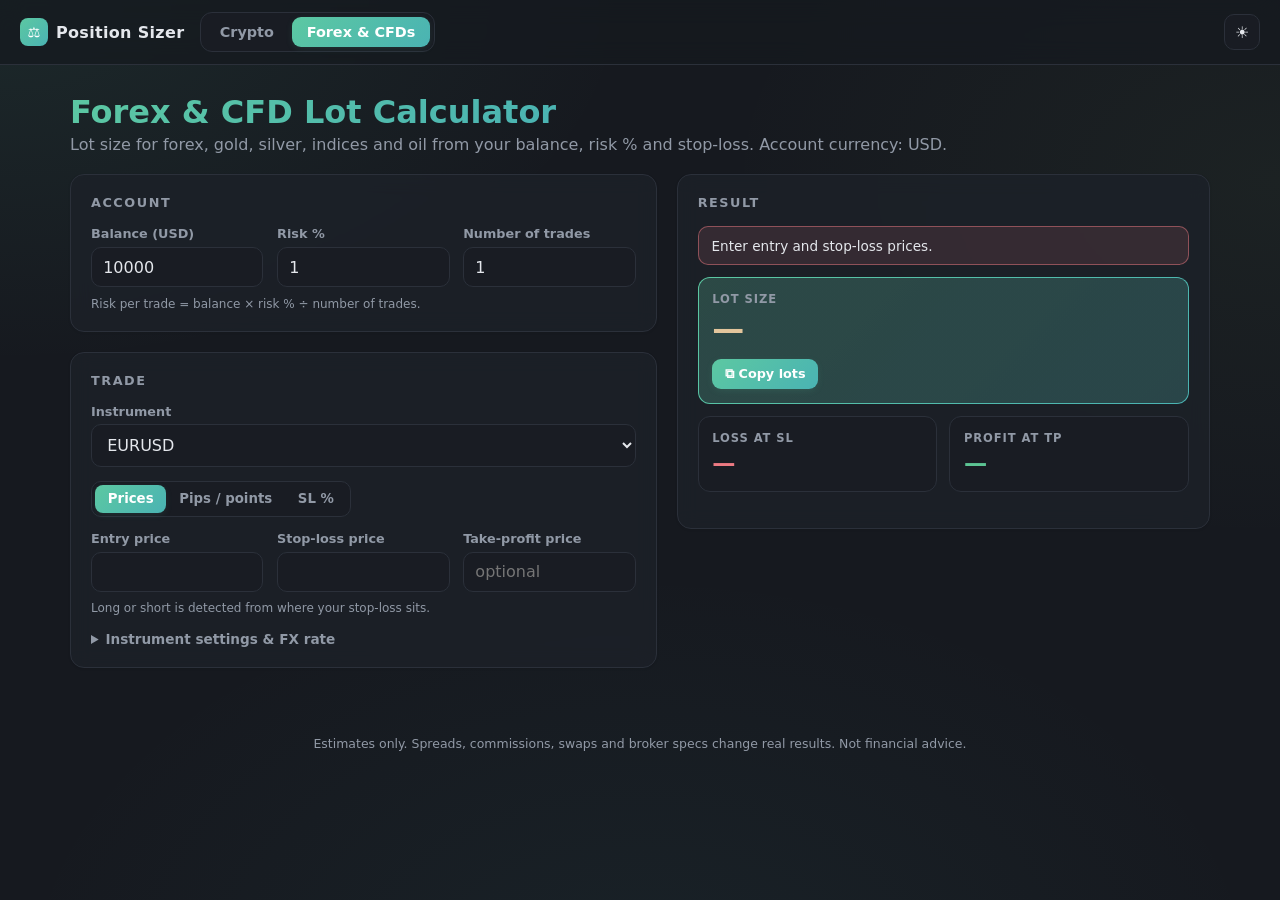
==== commit 70ded7d1: "Soften qty / lot number color to muted sand (dark) and bronze (light) Co-Authored-By: Claude Opus 5." ====
--- a/forex.html
+++ b/forex.html
@@ -8,8 +8,8 @@
 <meta name="theme-color" content="#16191f">
 <link rel="manifest" href="manifest.json">
 <link rel="icon" href="icons/icon.svg" type="image/svg+xml">
-<link rel="stylesheet" href="css/styles.css?v=13">
-<script src="js/common.js?v=13"></script>
+<link rel="stylesheet" href="css/styles.css?v=14">
+<script src="js/common.js?v=14"></script>
 </head>
 <body>
 <nav class="nav">
@@ -81,8 +81,8 @@
   </div>
 </main>
 <footer>Estimates only. Spreads, commissions, swaps and broker specs change real results. Not financial advice.</footer>
-<script src="js/instruments.js?v=13"></script>
-<script src="js/rates.js?v=13"></script>
-<script src="js/forex.js?v=13"></script>
+<script src="js/instruments.js?v=14"></script>
+<script src="js/rates.js?v=14"></script>
+<script src="js/forex.js?v=14"></script>
 </body>
 </html>
--- a/css/styles.css
+++ b/css/styles.css
@@ -189,6 +189,6 @@
 @media (max-width: 640px) { .mbar { border: 1px solid transparent; background: linear-gradient(var(--card), var(--card)) padding-box, var(--grad) border-box; } }
 
 /* Main number (qty / lots): warm amber, complementary to the green theme. Not red, so it can't be read as a loss. */
-:root { --hero: #c86a12; }
-[data-mode="dark"] { --hero: #f2b25c; }
+:root { --hero: #8f6234; }
+[data-mode="dark"] { --hero: #e3c59c; }
 .stat.main .v, .mbar .v { background: none; color: var(--hero); }
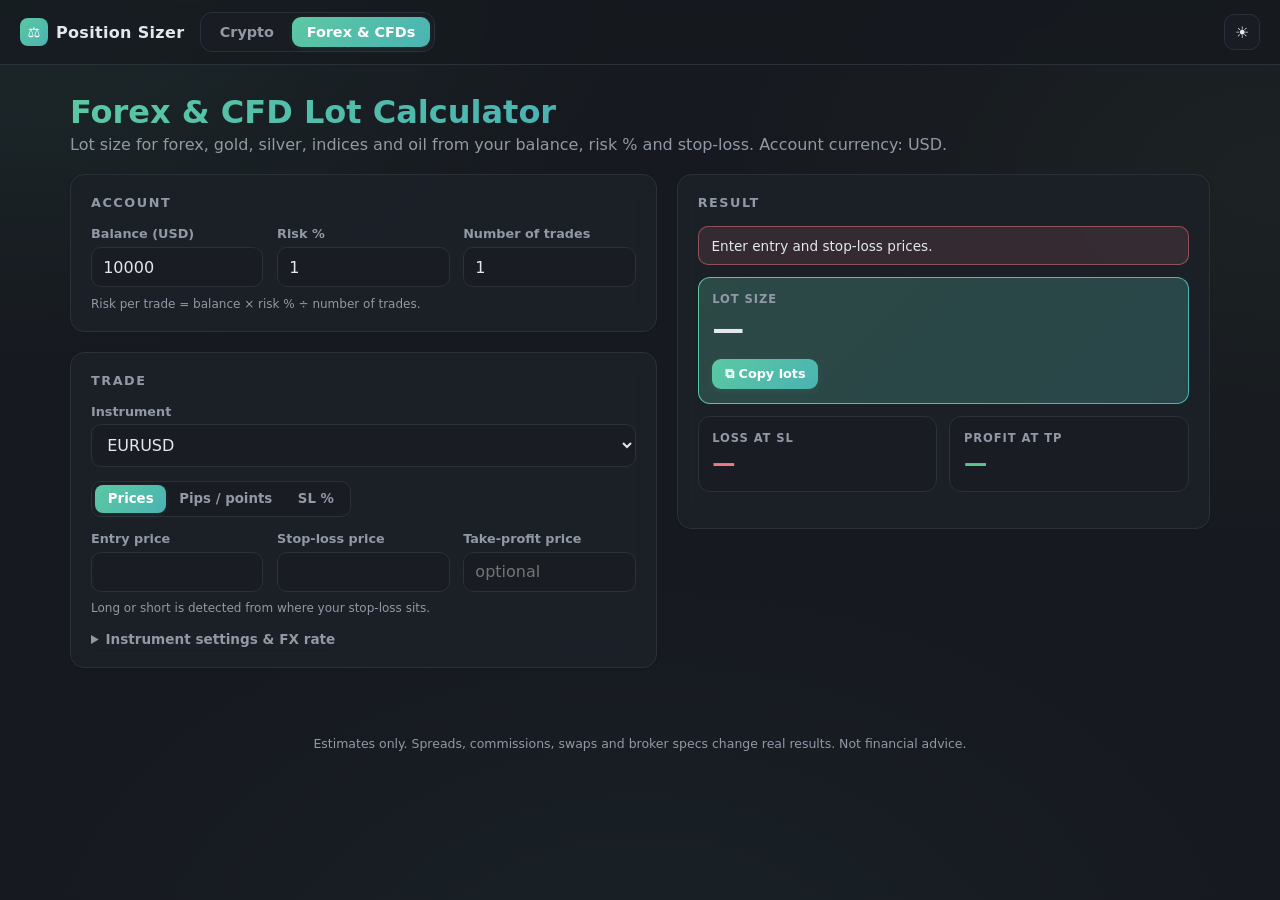
==== commit 9e721ed8: "Show qty / lot size in plain text color for easier reading Co-Authored-By: Claude Opus 5.5 <noreply@" ====
--- a/forex.html
+++ b/forex.html
@@ -8,8 +8,8 @@
 <meta name="theme-color" content="#16191f">
 <link rel="manifest" href="manifest.json">
 <link rel="icon" href="icons/icon.svg" type="image/svg+xml">
-<link rel="stylesheet" href="css/styles.css?v=14">
-<script src="js/common.js?v=14"></script>
+<link rel="stylesheet" href="css/styles.css?v=15">
+<script src="js/common.js?v=15"></script>
 </head>
 <body>
 <nav class="nav">
@@ -81,8 +81,8 @@
   </div>
 </main>
 <footer>Estimates only. Spreads, commissions, swaps and broker specs change real results. Not financial advice.</footer>
-<script src="js/instruments.js?v=14"></script>
-<script src="js/rates.js?v=14"></script>
-<script src="js/forex.js?v=14"></script>
+<script src="js/instruments.js?v=15"></script>
+<script src="js/rates.js?v=15"></script>
+<script src="js/forex.js?v=15"></script>
 </body>
 </html>
--- a/css/styles.css
+++ b/css/styles.css
@@ -188,7 +188,5 @@
 .levtable tr.min td { background: color-mix(in srgb, var(--accent) 10%, transparent); }
 @media (max-width: 640px) { .mbar { border: 1px solid transparent; background: linear-gradient(var(--card), var(--card)) padding-box, var(--grad) border-box; } }
 
-/* Main number (qty / lots): warm amber, complementary to the green theme. Not red, so it can't be read as a loss. */
-:root { --hero: #8f6234; }
-[data-mode="dark"] { --hero: #e3c59c; }
-.stat.main .v, .mbar .v { background: none; color: var(--hero); }
+/* Main number (qty / lots): plain text color; its size alone makes it stand out. */
+.stat.main .v, .mbar .v { background: none; color: var(--text); }
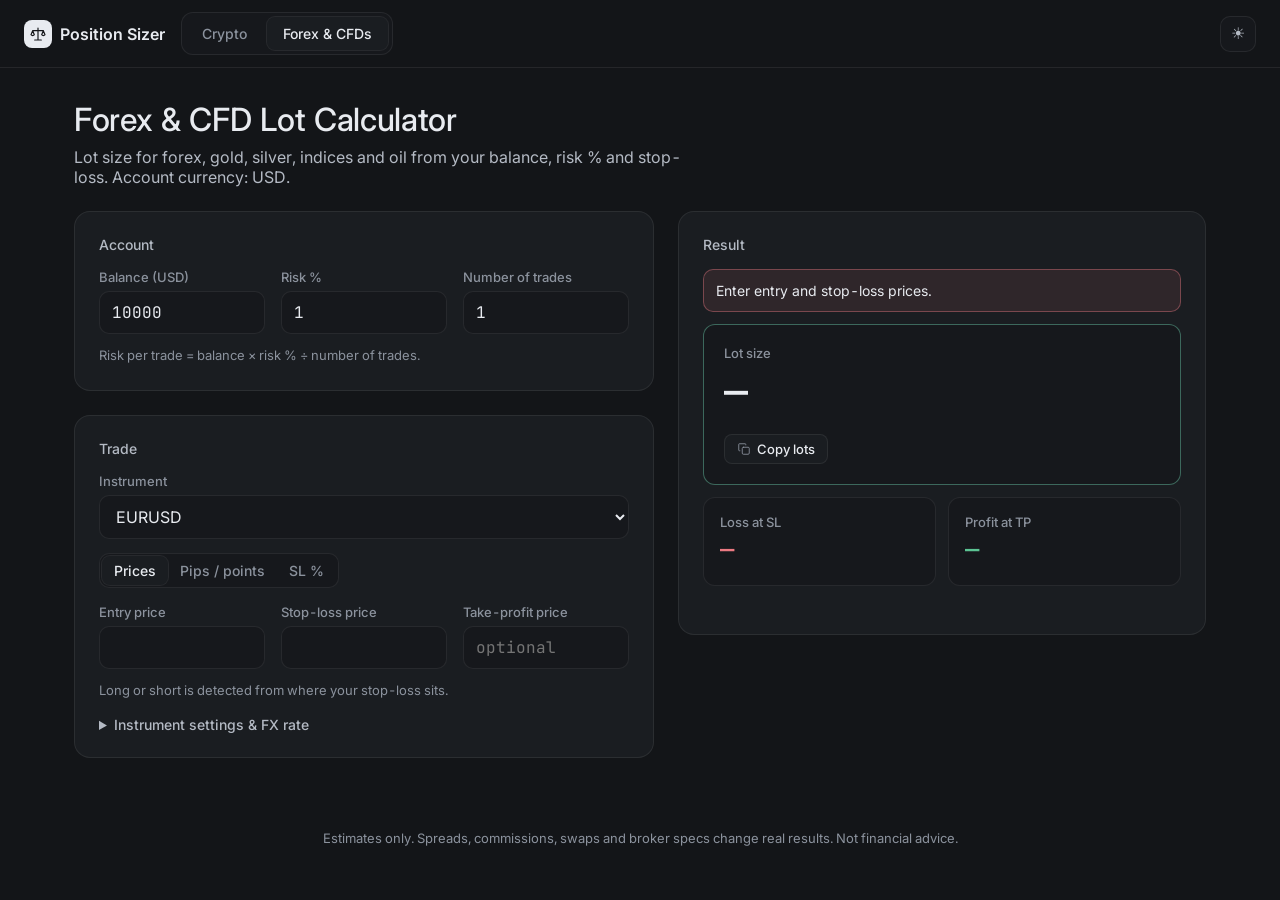
==== commit 009fa4a8: "Unslop UI: drop gradient layer, mono figures, line icons - Remove gradient washes, gradient text/but" ====
--- a/forex.html
+++ b/forex.html
@@ -8,12 +8,13 @@
 <meta name="theme-color" content="#16191f">
 <link rel="manifest" href="manifest.json">
 <link rel="icon" href="icons/icon.svg" type="image/svg+xml">
-<link rel="stylesheet" href="css/styles.css?v=15">
-<script src="js/common.js?v=15"></script>
+<link rel="preconnect" href="https://fonts.googleapis.com"><link rel="preconnect" href="https://fonts.gstatic.com" crossorigin><link rel="stylesheet" href="https://fonts.googleapis.com/css2?family=Inter:wght@400;500;600&family=JetBrains+Mono:wght@400;500&display=swap">
+<link rel="stylesheet" href="css/styles.css?v=16">
+<script src="js/common.js?v=16"></script>
 </head>
 <body>
 <nav class="nav">
-  <div class="brand"><span class="logo">⚖</span> Position Sizer</div>
+  <div class="brand"><span class="logo"><svg width="16" height="16" viewBox="0 0 24 24" fill="none" stroke="currentColor" stroke-width="1.75" stroke-linecap="round" stroke-linejoin="round" aria-hidden="true"><path d="M12 3v18M7 21h10M4 7h16M4 7l-2.5 6a3 3 0 0 0 5 0zM20 7l-2.5 6a3 3 0 0 0 5 0z"/></svg></span> Position Sizer</div>
   <div class="tabs"><a href="index.html">Crypto</a><a href="forex.html" class="active">Forex &amp; CFDs</a></div>
   <div class="theme-ctl">
     <button class="icon-btn" id="modeBtn" aria-label="Toggle dark/light mode"></button>
@@ -72,7 +73,7 @@
         <div id="alerts"></div>
         <div class="hero">
           <div class="stat main"><div class="k">Lot size</div><div class="v" id="lots">—</div><div class="s" id="lotsSub"></div>
-            <div class="copy-row"><button class="copy-chip" id="copyLots" type="button">⧉ Copy lots</button></div></div>
+            <div class="copy-row"><button class="copy-chip" id="copyLots" type="button"><svg width="14" height="14" viewBox="0 0 24 24" fill="none" stroke="currentColor" stroke-width="1.5" stroke-linecap="round" stroke-linejoin="round" aria-hidden="true"><rect x="9" y="9" width="12" height="12" rx="2"/><path d="M5 15H4a1 1 0 0 1-1-1V4a1 1 0 0 1 1-1h10a1 1 0 0 1 1 1v1"/></svg>Copy lots</button></div></div>
           <div class="stat"><div class="k">Loss at SL</div><div class="v down" id="loss">—</div><div class="s" id="lossSub"></div></div>
           <div class="stat"><div class="k">Profit at TP</div><div class="v up" id="profit">—</div><div class="s" id="rr"></div></div>
         </div>
@@ -81,8 +82,8 @@
   </div>
 </main>
 <footer>Estimates only. Spreads, commissions, swaps and broker specs change real results. Not financial advice.</footer>
-<script src="js/instruments.js?v=15"></script>
-<script src="js/rates.js?v=15"></script>
-<script src="js/forex.js?v=15"></script>
+<script src="js/instruments.js?v=16"></script>
+<script src="js/rates.js?v=16"></script>
+<script src="js/forex.js?v=16"></script>
 </body>
 </html>
--- a/css/styles.css
+++ b/css/styles.css
@@ -1,16 +1,19 @@
-/* ===== Theme tokens: one calm palette, light + dark ===== */
+/* ===== Tokens: graphite neutrals, one green accent, red/green only for loss/profit ===== */
 :root {
-  --radius: 14px;
+  --radius: 16px;
   --font: "Inter", system-ui, -apple-system, "Segoe UI", Roboto, sans-serif;
-  --mono: var(--font);
-  --bg: #f5f6f8; --bg2: #f5f6f8; --card: #ffffff; --card-border: #e3e6eb;
-  --text: #24292f; --muted: #6b7280; --accent: #1f9a74; --accent2: #1f9a74;
-  --up: #2b9a66; --down: #d0505c; --input: #f8f9fb; --glow: rgba(31, 154, 116, .16);
+  --mono: "JetBrains Mono", ui-monospace, "Cascadia Mono", Consolas, monospace;
+  --bg: #f4f5f6; --card: #ffffff; --card-border: rgba(24, 27, 32, .09);
+  --text: #1c1f24; --text2: #4a505a; --muted: #6b717c;
+  --accent: #17805f; --up: #23835a; --down: #c2414e; --input: #f8f9fa;
+  --ring: rgba(23, 128, 95, .28);
+  --ease: cubic-bezier(.2, 0, 0, 1);
 }
 [data-mode="dark"] {
-  --bg: #16191f; --bg2: #16191f; --card: #1d2129; --card-border: #2b303a;
-  --text: #e4e7ec; --muted: #9199a6; --accent: #5cc8a2; --accent2: #5cc8a2;
-  --up: #5cc493; --down: #ec7a82; --input: #191c23; --glow: rgba(92, 200, 162, .18);
+  --bg: #131518; --card: #1a1d21; --card-border: rgba(232, 235, 240, .08);
+  --text: #e8ebf0; --text2: #b4bac4; --muted: #8b929d;
+  --accent: #5cc8a2; --up: #5cc493; --down: #ec7a82; --input: #16181c;
+  --ring: rgba(92, 200, 162, .32);
 }
 
 /* ===== Base ===== */
@@ -19,90 +22,98 @@
 body {
   font-family: var(--font); color: var(--text); min-height: 100vh;
   background: var(--bg); font-variant-numeric: tabular-nums;
-  transition: background .3s, color .3s;
 }
 a { color: var(--accent); }
+:focus-visible { outline: 2px solid var(--accent); outline-offset: 2px; }
 
 /* ===== Nav ===== */
 .nav {
-  position: sticky; top: 0; z-index: 10; display: flex; align-items: center; gap: 1rem;
-  padding: .75rem 1.25rem; background: var(--bg); border-bottom: 1px solid var(--card-border);
+  position: sticky; top: 0; z-index: 10; display: flex; align-items: center; gap: 16px;
+  padding: 12px 24px; background: var(--bg); border-bottom: 1px solid var(--card-border);
   flex-wrap: wrap;
 }
-.brand { font-weight: 800; letter-spacing: .02em; display: flex; align-items: center; gap: .5rem; }
+.brand { font-weight: 600; display: flex; align-items: center; gap: 8px; }
 .brand .logo { width: 28px; height: 28px; border-radius: 8px; display: grid; place-items: center;
-  background: var(--accent); color: #fff; font-size: .9rem; }
-.tabs { display: flex; gap: .25rem; background: var(--input); padding: 4px; border-radius: 12px; border: 1px solid var(--card-border); }
-.tabs a { text-decoration: none; color: var(--muted); padding: .45rem .9rem; border-radius: 9px; font-weight: 600; font-size: .9rem; }
-.tabs a.active { background: var(--card); color: var(--text); box-shadow: 0 1px 2px rgba(0,0,0,.12); }
-.theme-ctl { margin-left: auto; display: flex; gap: .5rem; align-items: center; }
-.icon-btn { background: var(--input); border: 1px solid var(--card-border); color: var(--text);
-  border-radius: 10px; width: 36px; height: 36px; cursor: pointer; font-size: 1rem; }
+  background: var(--text); color: var(--bg); }
+.tabs { display: flex; gap: 4px; background: var(--input); padding: 4px; border-radius: 12px; border: 1px solid var(--card-border); }
+.tabs a { text-decoration: none; color: var(--muted); padding: 8px 16px; border-radius: 8px; font-weight: 500; font-size: .875rem;
+  transition: color .15s var(--ease), background-color .15s var(--ease); }
+.tabs a:hover { color: var(--text); }
+.tabs a.active { background: var(--card); color: var(--text); box-shadow: 0 0 0 1px var(--card-border); }
+.theme-ctl { margin-left: auto; display: flex; gap: 8px; align-items: center; }
+.icon-btn { background: var(--input); border: 1px solid var(--card-border); color: var(--text2);
+  border-radius: 10px; width: 36px; height: 36px; cursor: pointer; font-size: 1rem;
+  transition: color .15s var(--ease); }
+.icon-btn:hover { color: var(--text); }
 
 /* ===== Layout ===== */
-main { max-width: 1180px; margin: 0 auto; padding: 1.5rem 1.25rem 3rem; }
-.page-head h1 { margin: .25rem 0 .25rem; font-size: clamp(1.4rem, 3vw, 2rem); }
-.page-head p { margin: 0 0 1.25rem; color: var(--muted); }
-.grid { display: grid; grid-template-columns: 1.1fr 1fr; gap: 1.25rem; align-items: start; }
+main { max-width: 1180px; margin: 0 auto; padding: 32px 24px 48px; }
+.page-head h1 { margin: 0 0 8px; font-size: clamp(1.5rem, 3vw, 2rem); font-weight: 500; letter-spacing: -.01em; }
+.page-head p { margin: 0 0 24px; color: var(--text2); max-width: 64ch; }
+.grid { display: grid; grid-template-columns: 1.1fr 1fr; gap: 24px; align-items: start; }
 @media (max-width: 880px) { .grid { grid-template-columns: 1fr; } .theme-ctl { margin-left: 0; } }
 
 .card {
   background: var(--card); border: 1px solid var(--card-border); border-radius: var(--radius);
-  padding: 1.25rem; margin-bottom: 1.25rem;
-  box-shadow: 0 1px 3px rgba(0,0,0,.06);
+  padding: 24px; margin-bottom: 24px;
 }
-.card h2 { font-size: .8rem; text-transform: uppercase; letter-spacing: .12em; color: var(--muted); margin: 0 0 1rem; }
-.fields { display: grid; grid-template-columns: repeat(auto-fit, minmax(150px, 1fr)); gap: .85rem; }
-label { display: flex; flex-direction: column; gap: .35rem; font-size: .8rem; color: var(--muted); font-weight: 600; }
+.card h2 { font-size: .875rem; font-weight: 500; color: var(--text2); margin: 0 0 16px; display: flex; align-items: center; gap: 8px; }
+.fields { display: grid; grid-template-columns: repeat(auto-fit, minmax(150px, 1fr)); gap: 16px; }
+label { display: flex; flex-direction: column; gap: 6px; font-size: .8125rem; color: var(--muted); font-weight: 500; }
 input, select {
-  font: 500 1rem var(--mono); color: var(--text); background: var(--input);
-  border: 1px solid var(--card-border); border-radius: 10px; padding: .6rem .7rem; width: 100%;
-  transition: border-color .2s, box-shadow .2s;
+  font: 400 1rem var(--mono); color: var(--text); background: var(--input);
+  border: 1px solid var(--card-border); border-radius: 10px; padding: 10px 12px; width: 100%;
+  transition: border-color .15s var(--ease), box-shadow .15s var(--ease);
 }
-input:focus, select:focus { outline: none; border-color: var(--accent); box-shadow: 0 0 0 3px var(--glow); }
+input:focus, select:focus { outline: none; border-color: var(--accent); box-shadow: 0 0 0 3px var(--ring); }
 select { font-family: var(--font); }
-.hint { font-size: .75rem; color: var(--muted); margin: .6rem 0 0; }
+.hint { font-size: .8125rem; color: var(--muted); margin: 12px 0 0; line-height: 1.5; }
 
-.seg { display: inline-flex; background: var(--input); border: 1px solid var(--card-border); border-radius: 10px; padding: 3px; margin-bottom: .9rem; }
-.seg button { background: none; border: 0; color: var(--muted); padding: .4rem .8rem; border-radius: 8px; font-weight: 600; cursor: pointer; font-family: var(--font); }
-.seg button.on { background: var(--card); color: var(--text); box-shadow: 0 1px 2px rgba(0,0,0,.12); }
+.seg { display: inline-flex; background: var(--input); border: 1px solid var(--card-border); border-radius: 10px; padding: 2px; margin-bottom: 16px; }
+.seg button { background: none; border: 0; color: var(--muted); padding: 6px 12px; border-radius: 8px; font: 500 .875rem var(--font); cursor: pointer;
+  transition: color .15s var(--ease), background-color .15s var(--ease); }
+.seg button:hover { color: var(--text); }
+.seg button.on { background: var(--card); color: var(--text); box-shadow: 0 0 0 1px var(--card-border); }
 
 /* ===== Results ===== */
-.hero { display: grid; grid-template-columns: 1fr 1fr; gap: .75rem; margin-bottom: 1rem; }
-.stat { background: var(--input); border: 1px solid var(--card-border); border-radius: 12px; padding: .85rem; }
-.stat .k { font-size: .72rem; color: var(--muted); text-transform: uppercase; letter-spacing: .08em; font-weight: 700; }
-.stat .v { font: 700 1.45rem var(--mono); margin-top: .25rem; word-break: break-all; }
-.stat .s { font-size: .75rem; color: var(--muted); margin-top: .15rem; font-family: var(--mono); }
-.stat.main { grid-column: 1 / -1; border-color: color-mix(in srgb, var(--accent) 45%, var(--card-border)); background: color-mix(in srgb, var(--accent) 6%, var(--card)); }
-.stat.main .v { font-size: 2rem; color: var(--accent); }
-.rows { margin: 0; display: grid; grid-template-columns: 1fr auto; gap: .5rem 1rem; }
-.rows dt { color: var(--muted); font-size: .88rem; }
-.rows dd { margin: 0; text-align: right; font: 600 .95rem var(--mono); }
+.hero { display: grid; grid-template-columns: 1fr 1fr; gap: 12px; margin-bottom: 24px; }
+.stat { background: var(--input); border: 1px solid var(--card-border); border-radius: 12px; padding: 16px; }
+.stat .k { font-size: .8125rem; color: var(--muted); font-weight: 500; }
+.stat .v { font: 500 1.5rem var(--mono); margin-top: 4px; word-break: break-all; letter-spacing: -.01em; }
+.stat .s { font-size: .75rem; color: var(--muted); margin-top: 4px; font-family: var(--mono); }
+.stat.main { grid-column: 1 / -1; padding: 20px; border-color: color-mix(in srgb, var(--accent) 40%, var(--card-border)); }
+.stat.main .v { font-size: 2.5rem; color: var(--text); letter-spacing: -.02em; }
+.rows { margin: 0; display: grid; grid-template-columns: 1fr auto; gap: 8px 16px; }
+.rows dt { color: var(--muted); font-size: .875rem; }
+.rows dd { margin: 0; text-align: right; font: 500 .9375rem var(--mono); }
 .up { color: var(--up) !important; } .down { color: var(--down) !important; }
-.badge { display: inline-block; font: 700 .72rem var(--font); padding: .2rem .55rem; border-radius: 999px; letter-spacing: .06em; }
-.badge.long { background: color-mix(in srgb, var(--up) 18%, transparent); color: var(--up); }
-.badge.short { background: color-mix(in srgb, var(--down) 18%, transparent); color: var(--down); }
+.badge { display: inline-block; font: 500 .75rem var(--mono); padding: 2px 8px; border-radius: 6px; }
+.badge.long { background: color-mix(in srgb, var(--up) 14%, transparent); color: var(--up); }
+.badge.short { background: color-mix(in srgb, var(--down) 14%, transparent); color: var(--down); }
 
-.alert { border-radius: 10px; padding: .65rem .8rem; font-size: .85rem; margin-bottom: .75rem; border: 1px solid; }
-.alert.warn { border-color: color-mix(in srgb, #f5a524 50%, transparent); background: color-mix(in srgb, #f5a524 12%, transparent); }
-.alert.err { border-color: color-mix(in srgb, var(--down) 50%, transparent); background: color-mix(in srgb, var(--down) 12%, transparent); }
+.alert { border-radius: 10px; padding: 12px; font-size: .875rem; margin-bottom: 12px; border: 1px solid; }
+.alert.warn { border-color: color-mix(in srgb, #c98a1c 40%, transparent); background: color-mix(in srgb, #c98a1c 10%, transparent); }
+.alert.err { border-color: color-mix(in srgb, var(--down) 40%, transparent); background: color-mix(in srgb, var(--down) 10%, transparent); }
 
 /* Risk ladder */
-.ladder { position: relative; height: 54px; margin: 1.2rem 0 .4rem; }
-.ladder .bar { position: absolute; top: 20px; height: 14px; border-radius: 7px; }
-.ladder .bar.loss { background: linear-gradient(90deg, var(--down), color-mix(in srgb, var(--down) 40%, transparent)); }
-.ladder .bar.win { background: linear-gradient(90deg, color-mix(in srgb, var(--up) 40%, transparent), var(--up)); }
-.ladder .tick { position: absolute; top: 0; transform: translateX(-50%); font: 600 .7rem var(--mono); color: var(--muted); white-space: nowrap; text-align: center; }
-.ladder .tick::after { content: ""; display: block; width: 2px; height: 26px; margin: 2px auto 0; background: var(--text); border-radius: 1px; }
+.ladder { position: relative; height: 56px; margin: 20px 0 8px; }
+.ladder .bar { position: absolute; top: 20px; height: 12px; border-radius: 6px; }
+.ladder .bar.loss { background: color-mix(in srgb, var(--down) 55%, transparent); }
+.ladder .bar.win { background: color-mix(in srgb, var(--up) 55%, transparent); }
+.ladder .tick { position: absolute; top: 0; transform: translateX(-50%); font: 500 .75rem var(--mono); color: var(--muted); white-space: nowrap; text-align: center; }
+.ladder .tick::after { content: ""; display: block; width: 2px; height: 24px; margin: 2px auto 0; background: var(--text); border-radius: 1px; }
 
-.btn { font: 700 .9rem var(--font); border-radius: 10px; padding: .7rem 1rem; cursor: pointer; border: 1px solid var(--card-border); background: var(--input); color: var(--text); }
-.btn.primary { background: var(--accent); color: #fff; border: 0; width: 100%; margin-top: 1rem; }
-.btn:active { transform: translateY(1px); }
-details summary { cursor: pointer; color: var(--muted); font-weight: 600; font-size: .85rem; }
-details[open] summary { margin-bottom: .8rem; }
-footer { text-align: center; color: var(--muted); font-size: .78rem; padding: 0 1rem 2rem; }
-.toast { position: fixed; bottom: 1.5rem; left: 50%; transform: translateX(-50%) translateY(20px); opacity: 0;
-  background: var(--text); color: var(--bg); padding: .6rem 1rem; border-radius: 10px; font-weight: 700; transition: .25s; pointer-events: none; }
+.btn { font: 500 .875rem var(--font); border-radius: 10px; padding: 10px 16px; cursor: pointer; border: 1px solid var(--card-border); background: var(--input); color: var(--text);
+  transition: background-color .15s var(--ease), transform .1s var(--ease); }
+.btn:hover { background: var(--card); }
+.btn.primary { background: var(--accent); color: #fff; border: 0; width: 100%; margin-top: 16px; }
+.btn:active { transform: scale(.98); }
+details summary { cursor: pointer; color: var(--text2); font-weight: 500; font-size: .875rem; }
+details[open] summary { margin-bottom: 16px; }
+footer { text-align: center; color: var(--muted); font-size: .8125rem; padding: 0 16px 32px; }
+.toast { position: fixed; bottom: 24px; left: 50%; transform: translateX(-50%) translateY(8px); opacity: 0;
+  background: var(--text); color: var(--bg); padding: 8px 16px; border-radius: 10px; font-weight: 500; pointer-events: none;
+  transition: opacity .2s var(--ease), transform .2s var(--ease); }
 .toast.show { opacity: 1; transform: translateX(-50%); }
 
 [hidden] { display: none !important; }
@@ -110,83 +121,48 @@
 /* ===== Mobile ===== */
 .mbar { display: none; }
 @media (max-width: 640px) {
-  .nav { position: static; padding: .6rem .9rem; gap: .6rem; }
+  .nav { position: static; padding: 12px 16px; gap: 12px; }
   .theme-ctl { margin-left: auto; }
   .tabs { order: 3; width: 100%; }
   .tabs a { flex: 1; text-align: center; }
-  main { padding: 1rem .9rem 6rem; }
-  .card { padding: 1rem; }
-  .fields { grid-template-columns: 1fr 1fr; gap: .7rem; }
-  .page-head p { font-size: .9rem; }
-  .stat .v { font-size: 1.15rem; }
-  .stat.main .v { font-size: 1.7rem; }
-  .rows dt { font-size: .82rem; }
-  .rows dd { font-size: .88rem; }
+  main { padding: 20px 16px 96px; }
+  .card { padding: 16px; }
+  .fields { grid-template-columns: 1fr 1fr; gap: 12px; }
+  .page-head p { font-size: .9375rem; }
+  .stat .v { font-size: 1.25rem; }
+  .stat.main .v { font-size: 2rem; }
+  .rows dt { font-size: .8125rem; }
+  .rows dd { font-size: .875rem; }
   .mbar {
-    display: flex; position: fixed; left: .75rem; right: .75rem; bottom: .75rem; z-index: 20;
-    align-items: center; justify-content: space-between; gap: .75rem; padding: .7rem 1rem;
-    border-radius: 14px; border: 1px solid var(--accent); background: color-mix(in srgb, var(--card) 85%, var(--bg));
-    backdrop-filter: blur(14px); -webkit-backdrop-filter: blur(14px); box-shadow: 0 4px 16px rgba(0,0,0,.15);
+    display: flex; position: fixed; left: 12px; right: 12px; bottom: 12px; z-index: 20;
+    align-items: center; justify-content: space-between; gap: 12px; padding: 12px 16px;
+    border-radius: 16px; border: 1px solid var(--card-border); background: var(--card);
+    box-shadow: 0 4px 16px rgba(0,0,0,.12);
     color: var(--text); font-family: var(--font); cursor: pointer; text-align: left;
+    transition: opacity .2s var(--ease);
   }
-  .mbar .k { font-size: .68rem; color: var(--muted); text-transform: uppercase; letter-spacing: .08em; font-weight: 700; }
-  .mbar .v { font: 700 1.15rem var(--mono); color: var(--accent); }
-  .mbar .v2 { font: 600 .85rem var(--mono); text-align: right; }
+  .mbar .k { font-size: .75rem; color: var(--muted); font-weight: 500; }
+  .mbar .v { font: 500 1.25rem var(--mono); color: var(--text); }
+  .mbar .v2 { font: 500 .875rem var(--mono); text-align: right; }
   .mbar.hide { opacity: 0; pointer-events: none; }
 }
 
 /* Leverage table */
-.levtable { width: 100%; border-collapse: collapse; font-family: var(--mono); }
-.levtable th { text-align: left; font: 700 .7rem var(--font); color: var(--muted); text-transform: uppercase; letter-spacing: .08em; padding: 0 .6rem .4rem; }
-.levtable td { padding: .55rem .6rem; border-top: 1px solid var(--card-border); font-weight: 600; }
-.levtable td:nth-child(2) { text-align: right; }
-.levtable th:nth-child(2) { text-align: right; }
-.levtable td:last-child { text-align: right; font: 600 .72rem var(--font); color: var(--muted); }
-.levtable tr.min td { color: var(--accent); background: color-mix(in srgb, var(--accent) 8%, transparent); }
+.levtable { width: 100%; border-collapse: collapse; font-family: var(--mono); font-size: .9375rem; }
+.levtable th { text-align: left; font: 500 .8125rem var(--font); color: var(--muted); padding: 0 12px 8px; }
+.levtable td { padding: 10px 12px; border-top: 1px solid var(--card-border); font-weight: 400; }
+.levtable td:nth-child(2), .levtable th:nth-child(2) { text-align: right; }
+.levtable td:last-child { text-align: right; font: 400 .75rem var(--font); color: var(--muted); }
+.levtable tr.min td { color: var(--accent); font-weight: 500; background: color-mix(in srgb, var(--accent) 8%, transparent); border-top-color: transparent; }
 .levtable tr.min td:first-child { border-radius: 8px 0 0 8px; } .levtable tr.min td:last-child { border-radius: 0 8px 8px 0; color: var(--accent); }
+.levtable tr.min + tr td { border-top-color: transparent; }
 .levtable tr.liq td { color: var(--down); }
 
-/* Copy chips inside the main result */
-.copy-row { display: flex; gap: .5rem; flex-wrap: wrap; margin-top: .7rem; }
-.copy-chip { font: 700 .8rem var(--font); padding: .45rem .8rem; border-radius: 9px; cursor: pointer;
-  border: 1px solid var(--accent); background: color-mix(in srgb, var(--accent) 12%, transparent); color: var(--accent); }
-.copy-chip:hover { background: var(--accent); color: #fff; }
-.copy-chip:active { transform: translateY(1px); }
-
-/* ===== Soft gradient layer (kept low-saturation so it stays easy on the eyes) ===== */
-:root {
-  --grad: linear-gradient(135deg, #2fae7f 0%, #1f9a9a 100%);
-  --wash-1: rgba(47, 174, 127, .10); --wash-2: rgba(31, 154, 154, .07); --wash-3: rgba(120, 190, 90, .06);
-  --card: rgba(255, 255, 255, .82); --nav-bg: rgba(245, 246, 248, .72);
-}
-[data-mode="dark"] {
-  --grad: linear-gradient(135deg, #5cc8a2 0%, #4ab3b3 100%);
-  --wash-1: rgba(92, 200, 162, .09); --wash-2: rgba(74, 179, 179, .06); --wash-3: rgba(140, 200, 110, .05);
-  --card: rgba(29, 33, 41, .82); --nav-bg: rgba(22, 25, 31, .72);
-}
-body {
-  background:
-    radial-gradient(900px 520px at 0% 0%, var(--wash-1), transparent 70%),
-    radial-gradient(800px 520px at 100% 20%, var(--wash-3), transparent 70%),
-    radial-gradient(900px 600px at 50% 110%, var(--wash-2), transparent 70%),
-    var(--bg);
-  background-attachment: fixed;
-}
-.nav { background: var(--nav-bg); backdrop-filter: blur(12px); -webkit-backdrop-filter: blur(12px); }
-.card { backdrop-filter: blur(10px); -webkit-backdrop-filter: blur(10px); }
-.brand .logo { background: var(--grad); }
-.page-head h1 { background: var(--grad); -webkit-background-clip: text; background-clip: text; color: transparent; width: fit-content; }
-.stat.main {
-  border: 1px solid transparent;
-  background: linear-gradient(color-mix(in srgb, var(--accent) 7%, var(--card)), color-mix(in srgb, var(--accent) 7%, var(--card))) padding-box,
-              var(--grad) border-box;
-}
-.stat.main .v { background: var(--grad); -webkit-background-clip: text; background-clip: text; color: transparent; width: fit-content; }
-.copy-chip { border: 0; background: var(--grad); color: #fff; box-shadow: 0 2px 8px -2px var(--glow); }
-.copy-chip:hover { background: var(--grad); filter: brightness(1.08); }
-.tabs a.active, .seg button.on { background: var(--grad); color: #fff; box-shadow: 0 2px 8px -2px var(--glow); }
-.levtable tr.min td { background: color-mix(in srgb, var(--accent) 10%, transparent); }
-@media (max-width: 640px) { .mbar { border: 1px solid transparent; background: linear-gradient(var(--card), var(--card)) padding-box, var(--grad) border-box; } }
-
-/* Main number (qty / lots): plain text color; its size alone makes it stand out. */
-.stat.main .v, .mbar .v { background: none; color: var(--text); }
+/* Copy buttons inside the main result */
+.copy-row { display: flex; gap: 8px; flex-wrap: wrap; margin-top: 16px; }
+.copy-chip { display: inline-flex; align-items: center; gap: 6px; font: 500 .8125rem var(--font); padding: 6px 12px; border-radius: 8px; cursor: pointer;
+  border: 1px solid var(--card-border); background: var(--card); color: var(--text);
+  transition: border-color .15s var(--ease), transform .1s var(--ease); }
+.copy-chip svg { color: var(--muted); }
+.copy-chip:hover { border-color: var(--accent); }
+.copy-chip:active { transform: scale(.98); }
